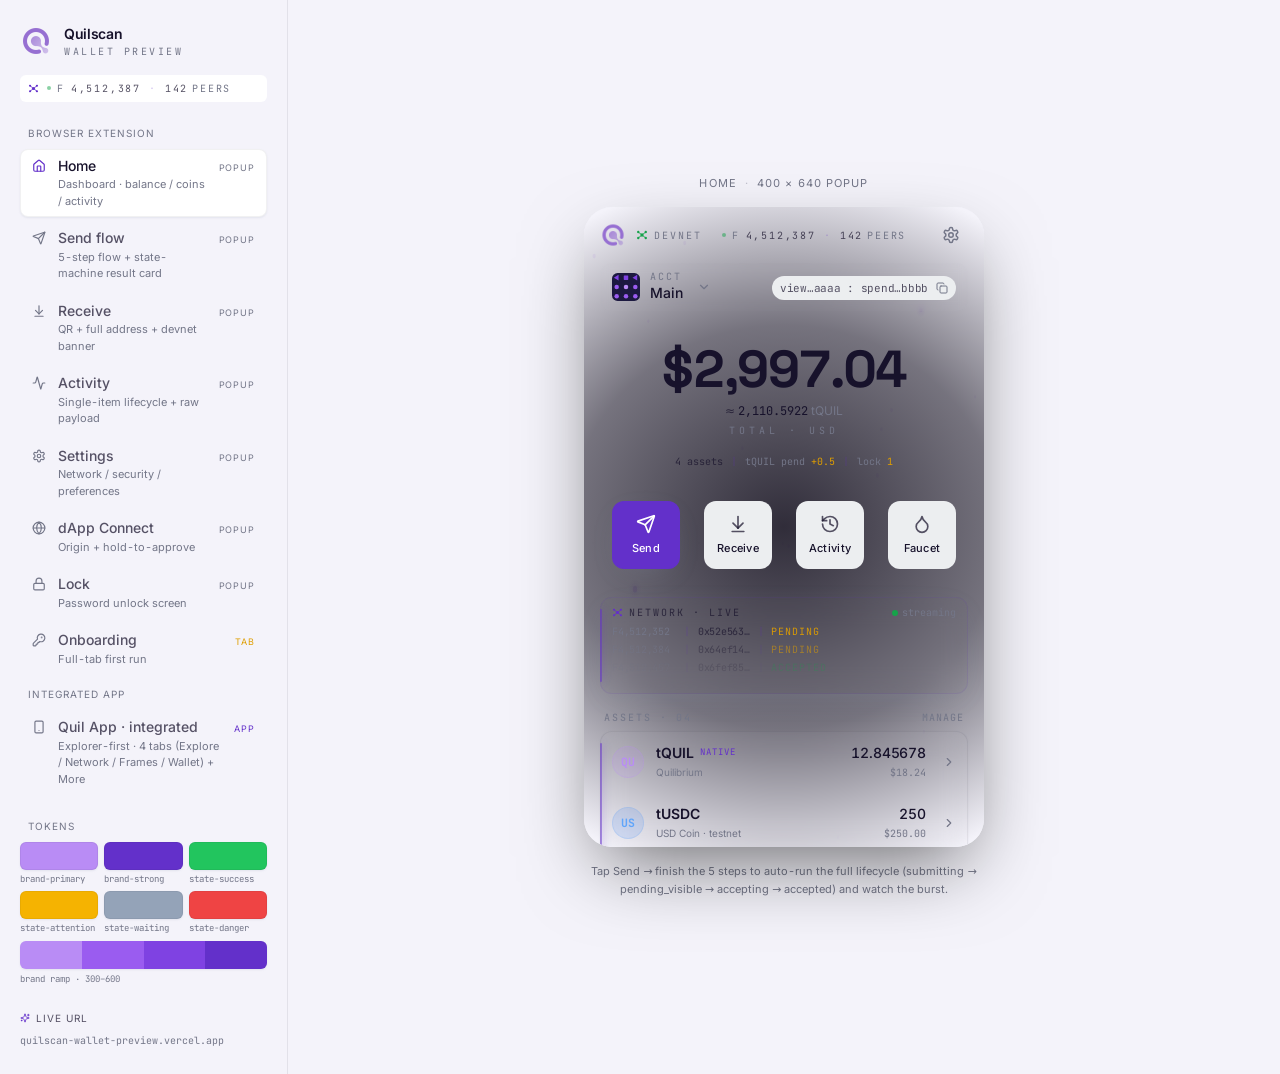
==== index.html @ 29ad4794 "deploy — value-driven stats band" ====
<!doctype html>
<html lang="zh-CN">
  <head>
    <meta charset="UTF-8" />
    <meta name="viewport" content="width=device-width, initial-scale=1.0" />
    <title>Quilscan Wallet · Preview</title>
    <!-- fonts are self-hosted (bundled via @fontsource): external font CDNs
         are render-blocking and unreachable on some networks -->
    <script type="module" crossorigin src="./assets/index-C9LnW1CV.js"></script>
    <link rel="stylesheet" crossorigin href="./assets/index-B7GXB8e-.css">
  </head>
  <body>
    <div id="root"></div>
  </body>
</html>
---- assets/index-B7GXB8e-.css ----
@font-face{font-family:Inter;font-style:normal;font-display:swap;font-weight:400;src:url(./inter-cyrillic-ext-400-normal-BQZuk6qB.woff2) format("woff2"),url(./inter-cyrillic-ext-400-normal-DQukG94-.woff) format("woff");unicode-range:U+0460-052F,U+1C80-1C8A,U+20B4,U+2DE0-2DFF,U+A640-A69F,U+FE2E-FE2F}@font-face{font-family:Inter;font-style:normal;font-display:swap;font-weight:400;src:url(./inter-cyrillic-400-normal-obahsSVq.woff2) format("woff2"),url(./inter-cyrillic-400-normal-HOLc17fK.woff) format("woff");unicode-range:U+0301,U+0400-045F,U+0490-0491,U+04B0-04B1,U+2116}@font-face{font-family:Inter;font-style:normal;font-display:swap;font-weight:400;src:url(./inter-greek-ext-400-normal-DGGRlc-M.woff2) format("woff2"),url(./inter-greek-ext-400-normal-KugGGMne.woff) format("woff");unicode-range:U+1F00-1FFF}@font-face{font-family:Inter;font-style:normal;font-display:swap;font-weight:400;src:url(./inter-greek-400-normal-B4URO6DV.woff2) format("woff2"),url(./inter-greek-400-normal-q2sYcFCs.woff) format("woff");unicode-range:U+0370-0377,U+037A-037F,U+0384-038A,U+038C,U+038E-03A1,U+03A3-03FF}@font-face{font-family:Inter;font-style:normal;font-display:swap;font-weight:400;src:url(./inter-vietnamese-400-normal-DMkecbls.woff2) format("woff2"),url(./inter-vietnamese-400-normal-Bbgyi5SW.woff) format("woff");unicode-range:U+0102-0103,U+0110-0111,U+0128-0129,U+0168-0169,U+01A0-01A1,U+01AF-01B0,U+0300-0301,U+0303-0304,U+0308-0309,U+0323,U+0329,U+1EA0-1EF9,U+20AB}@font-face{font-family:Inter;font-style:normal;font-display:swap;font-weight:400;src:url(./inter-latin-ext-400-normal-C1nco2VV.woff2) format("woff2"),url(./inter-latin-ext-400-normal-77YHD8bZ.woff) format("woff");unicode-range:U+0100-02BA,U+02BD-02C5,U+02C7-02CC,U+02CE-02D7,U+02DD-02FF,U+0304,U+0308,U+0329,U+1D00-1DBF,U+1E00-1E9F,U+1EF2-1EFF,U+2020,U+20A0-20AB,U+20AD-20C0,U+2113,U+2C60-2C7F,U+A720-A7FF}@font-face{font-family:Inter;font-style:normal;font-display:swap;font-weight:400;src:url(./inter-latin-400-normal-C38fXH4l.woff2) format("woff2"),url(./inter-latin-400-normal-CyCys3Eg.woff) format("woff");unicode-range:U+0000-00FF,U+0131,U+0152-0153,U+02BB-02BC,U+02C6,U+02DA,U+02DC,U+0304,U+0308,U+0329,U+2000-206F,U+20AC,U+2122,U+2191,U+2193,U+2212,U+2215,U+FEFF,U+FFFD}@font-face{font-family:Inter;font-style:normal;font-display:swap;font-weight:500;src:url(./inter-cyrillic-ext-500-normal-B0yAr1jD.woff2) format("woff2"),url(./inter-cyrillic-ext-500-normal-BmqWE9Dz.woff) format("woff");unicode-range:U+0460-052F,U+1C80-1C8A,U+20B4,U+2DE0-2DFF,U+A640-A69F,U+FE2E-FE2F}@font-face{font-family:Inter;font-style:normal;font-display:swap;font-weight:500;src:url(./inter-cyrillic-500-normal-BasfLYem.woff2) format("woff2"),url(./inter-cyrillic-500-normal-CxZf_p3X.woff) format("woff");unicode-range:U+0301,U+0400-045F,U+0490-0491,U+04B0-04B1,U+2116}@font-face{font-family:Inter;font-style:normal;font-display:swap;font-weight:500;src:url(./inter-greek-ext-500-normal-C4iEst2y.woff2) format("woff2"),url(./inter-greek-ext-500-normal-2j5mBUwD.woff) format("woff");unicode-range:U+1F00-1FFF}@font-face{font-family:Inter;font-style:normal;font-display:swap;font-weight:500;src:url(./inter-greek-500-normal-BIZE56-Y.woff2) format("woff2"),url(./inter-greek-500-normal-Xzm54t5V.woff) format("woff");unicode-range:U+0370-0377,U+037A-037F,U+0384-038A,U+038C,U+038E-03A1,U+03A3-03FF}@font-face{font-family:Inter;font-style:normal;font-display:swap;font-weight:500;src:url(./inter-vietnamese-500-normal-DOriooB6.woff2) format("woff2"),url(./inter-vietnamese-500-normal-mJboJaSs.woff) format("woff");unicode-range:U+0102-0103,U+0110-0111,U+0128-0129,U+0168-0169,U+01A0-01A1,U+01AF-01B0,U+0300-0301,U+0303-0304,U+0308-0309,U+0323,U+0329,U+1EA0-1EF9,U+20AB}@font-face{font-family:Inter;font-style:normal;font-display:swap;font-weight:500;src:url(./inter-latin-ext-500-normal-CV4jyFjo.woff2) format("woff2"),url(./inter-latin-ext-500-normal-BxGbmqWO.woff) format("woff");unicode-range:U+0100-02BA,U+02BD-02C5,U+02C7-02CC,U+02CE-02D7,U+02DD-02FF,U+0304,U+0308,U+0329,U+1D00-1DBF,U+1E00-1E9F,U+1EF2-1EFF,U+2020,U+20A0-20AB,U+20AD-20C0,U+2113,U+2C60-2C7F,U+A720-A7FF}@font-face{font-family:Inter;font-style:normal;font-display:swap;font-weight:500;src:url(./inter-latin-500-normal-Cerq10X2.woff2) format("woff2"),url(./inter-latin-500-normal-BL9OpVg8.woff) format("woff");unicode-range:U+0000-00FF,U+0131,U+0152-0153,U+02BB-02BC,U+02C6,U+02DA,U+02DC,U+0304,U+0308,U+0329,U+2000-206F,U+20AC,U+2122,U+2191,U+2193,U+2212,U+2215,U+FEFF,U+FFFD}@font-face{font-family:Inter;font-style:normal;font-display:swap;font-weight:600;src:url(./inter-cyrillic-ext-600-normal-Dfes3d0z.woff2) format("woff2"),url(./inter-cyrillic-ext-600-normal-Bcila6Z-.woff) format("woff");unicode-range:U+0460-052F,U+1C80-1C8A,U+20B4,U+2DE0-2DFF,U+A640-A69F,U+FE2E-FE2F}@font-face{font-family:Inter;font-style:normal;font-display:swap;font-weight:600;src:url(./inter-cyrillic-600-normal-CWCymEST.woff2) format("woff2"),url(./inter-cyrillic-600-normal-4D_pXhcN.woff) format("woff");unicode-range:U+0301,U+0400-045F,U+0490-0491,U+04B0-04B1,U+2116}@font-face{font-family:Inter;font-style:normal;font-display:swap;font-weight:600;src:url(./inter-greek-ext-600-normal-DRtmH8MT.woff2) format("woff2"),url(./inter-greek-ext-600-normal-B8X0CLgF.woff) format("woff");unicode-range:U+1F00-1FFF}@font-face{font-family:Inter;font-style:normal;font-display:swap;font-weight:600;src:url(./inter-greek-600-normal-plRanbMR.woff2) format("woff2"),url(./inter-greek-600-normal-BZpKdvQh.woff) format("woff");unicode-range:U+0370-0377,U+037A-037F,U+0384-038A,U+038C,U+038E-03A1,U+03A3-03FF}@font-face{font-family:Inter;font-style:normal;font-display:swap;font-weight:600;src:url(./inter-vietnamese-600-normal-Cc8MFFhd.woff2) format("woff2"),url(./inter-vietnamese-600-normal-BuLX-rYi.woff) format("woff");unicode-range:U+0102-0103,U+0110-0111,U+0128-0129,U+0168-0169,U+01A0-01A1,U+01AF-01B0,U+0300-0301,U+0303-0304,U+0308-0309,U+0323,U+0329,U+1EA0-1EF9,U+20AB}@font-face{font-family:Inter;font-style:normal;font-display:swap;font-weight:600;src:url(./inter-latin-ext-600-normal-D2bJ5OIk.woff2) format("woff2"),url(./inter-latin-ext-600-normal-CIVaiw4L.woff) format("woff");unicode-range:U+0100-02BA,U+02BD-02C5,U+02C7-02CC,U+02CE-02D7,U+02DD-02FF,U+0304,U+0308,U+0329,U+1D00-1DBF,U+1E00-1E9F,U+1EF2-1EFF,U+2020,U+20A0-20AB,U+20AD-20C0,U+2113,U+2C60-2C7F,U+A720-A7FF}@font-face{font-family:Inter;font-style:normal;font-display:swap;font-weight:600;src:url(./inter-latin-600-normal-LgqL8muc.woff2) format("woff2"),url(./inter-latin-600-normal-CiBQ2DWP.woff) format("woff");unicode-range:U+0000-00FF,U+0131,U+0152-0153,U+02BB-02BC,U+02C6,U+02DA,U+02DC,U+0304,U+0308,U+0329,U+2000-206F,U+20AC,U+2122,U+2191,U+2193,U+2212,U+2215,U+FEFF,U+FFFD}@font-face{font-family:JetBrains Mono;font-style:normal;font-display:swap;font-weight:400;src:url([data-uri]) format("woff2"),url([data-uri]) format("woff");unicode-range:U+0460-052F,U+1C80-1C8A,U+20B4,U+2DE0-2DFF,U+A640-A69F,U+FE2E-FE2F}@font-face{font-family:JetBrains Mono;font-style:normal;font-display:swap;font-weight:400;src:url(./jetbrains-mono-cyrillic-400-normal-BEIGL1Tu.woff2) format("woff2"),url(./jetbrains-mono-cyrillic-400-normal-ugxPyKxw.woff) format("woff");unicode-range:U+0301,U+0400-045F,U+0490-0491,U+04B0-04B1,U+2116}@font-face{font-family:JetBrains Mono;font-style:normal;font-display:swap;font-weight:400;src:url(./jetbrains-mono-greek-400-normal-C190GLew.woff2) format("woff2"),url(./jetbrains-mono-greek-400-normal-B9oWc5Lo.woff) format("woff");unicode-range:U+0370-0377,U+037A-037F,U+0384-038A,U+038C,U+038E-03A1,U+03A3-03FF}@font-face{font-family:JetBrains Mono;font-style:normal;font-display:swap;font-weight:400;src:url([data-uri]) format("woff2"),url(./jetbrains-mono-vietnamese-400-normal-CqNFfHCs.woff) format("woff");unicode-range:U+0102-0103,U+0110-0111,U+0128-0129,U+0168-0169,U+01A0-01A1,U+01AF-01B0,U+0300-0301,U+0303-0304,U+0308-0309,U+0323,U+0329,U+1EA0-1EF9,U+20AB}@font-face{font-family:JetBrains Mono;font-style:normal;font-display:swap;font-weight:400;src:url(./jetbrains-mono-latin-ext-400-normal-Bc8Ftmh3.woff2) format("woff2"),url(./jetbrains-mono-latin-ext-400-normal-fXTG6kC5.woff) format("woff");unicode-range:U+0100-02BA,U+02BD-02C5,U+02C7-02CC,U+02CE-02D7,U+02DD-02FF,U+0304,U+0308,U+0329,U+1D00-1DBF,U+1E00-1E9F,U+1EF2-1EFF,U+2020,U+20A0-20AB,U+20AD-20C0,U+2113,U+2C60-2C7F,U+A720-A7FF}@font-face{font-family:JetBrains Mono;font-style:normal;font-display:swap;font-weight:400;src:url(./jetbrains-mono-latin-400-normal-V6pRDFza.woff2) format("woff2"),url(./jetbrains-mono-latin-400-normal-6-qcROiO.woff) format("woff");unicode-range:U+0000-00FF,U+0131,U+0152-0153,U+02BB-02BC,U+02C6,U+02DA,U+02DC,U+0304,U+0308,U+0329,U+2000-206F,U+20AC,U+2122,U+2191,U+2193,U+2212,U+2215,U+FEFF,U+FFFD}@font-face{font-family:JetBrains Mono;font-style:normal;font-display:swap;font-weight:500;src:url([data-uri]) format("woff2"),url([data-uri]) format("woff");unicode-range:U+0460-052F,U+1C80-1C8A,U+20B4,U+2DE0-2DFF,U+A640-A69F,U+FE2E-FE2F}@font-face{font-family:JetBrains Mono;font-style:normal;font-display:swap;font-weight:500;src:url(./jetbrains-mono-cyrillic-500-normal-DmUKJPL_.woff2) format("woff2"),url(./jetbrains-mono-cyrillic-500-normal-DJqRU3vO.woff) format("woff");unicode-range:U+0301,U+0400-045F,U+0490-0491,U+04B0-04B1,U+2116}@font-face{font-family:JetBrains Mono;font-style:normal;font-display:swap;font-weight:500;src:url(./jetbrains-mono-greek-500-normal-JpySY46c.woff2) format("woff2"),url(./jetbrains-mono-greek-500-normal-D7SFKleX.woff) format("woff");unicode-range:U+0370-0377,U+037A-037F,U+0384-038A,U+038C,U+038E-03A1,U+03A3-03FF}@font-face{font-family:JetBrains Mono;font-style:normal;font-display:swap;font-weight:500;src:url([data-uri]) format("woff2"),url(./jetbrains-mono-vietnamese-500-normal-DNRqzVM1.woff) format("woff");unicode-range:U+0102-0103,U+0110-0111,U+0128-0129,U+0168-0169,U+01A0-01A1,U+01AF-01B0,U+0300-0301,U+0303-0304,U+0308-0309,U+0323,U+0329,U+1EA0-1EF9,U+20AB}@font-face{font-family:JetBrains Mono;font-style:normal;font-display:swap;font-weight:500;src:url(./jetbrains-mono-latin-ext-500-normal-Cut-4mMH.woff2) format("woff2"),url(./jetbrains-mono-latin-ext-500-normal-ckzbgY84.woff) format("woff");unicode-range:U+0100-02BA,U+02BD-02C5,U+02C7-02CC,U+02CE-02D7,U+02DD-02FF,U+0304,U+0308,U+0329,U+1D00-1DBF,U+1E00-1E9F,U+1EF2-1EFF,U+2020,U+20A0-20AB,U+20AD-20C0,U+2113,U+2C60-2C7F,U+A720-A7FF}@font-face{font-family:JetBrains Mono;font-style:normal;font-display:swap;font-weight:500;src:url(./jetbrains-mono-latin-500-normal-BWZEU5yA.woff2) format("woff2"),url(./jetbrains-mono-latin-500-normal-CJOVTJB7.woff) format("woff");unicode-range:U+0000-00FF,U+0131,U+0152-0153,U+02BB-02BC,U+02C6,U+02DA,U+02DC,U+0304,U+0308,U+0329,U+2000-206F,U+20AC,U+2122,U+2191,U+2193,U+2212,U+2215,U+FEFF,U+FFFD}@font-face{font-family:JetBrains Mono;font-style:normal;font-display:swap;font-weight:700;src:url([data-uri]) format("woff2"),url([data-uri]) format("woff");unicode-range:U+0460-052F,U+1C80-1C8A,U+20B4,U+2DE0-2DFF,U+A640-A69F,U+FE2E-FE2F}@font-face{font-family:JetBrains Mono;font-style:normal;font-display:swap;font-weight:700;src:url(./jetbrains-mono-cyrillic-700-normal-BWTpRfYl.woff2) format("woff2"),url(./jetbrains-mono-cyrillic-700-normal-CEoEElIJ.woff) format("woff");unicode-range:U+0301,U+0400-045F,U+0490-0491,U+04B0-04B1,U+2116}@font-face{font-family:JetBrains Mono;font-style:normal;font-display:swap;font-weight:700;src:url(./jetbrains-mono-greek-700-normal-C6CZE3T8.woff2) format("woff2"),url(./jetbrains-mono-greek-700-normal-DEigVDxa.woff) format("woff");unicode-range:U+0370-0377,U+037A-037F,U+0384-038A,U+038C,U+038E-03A1,U+03A3-03FF}@font-face{font-family:JetBrains Mono;font-style:normal;font-display:swap;font-weight:700;src:url([data-uri]) format("woff2"),url(./jetbrains-mono-vietnamese-700-normal-BDLVIk2r.woff) format("woff");unicode-range:U+0102-0103,U+0110-0111,U+0128-0129,U+0168-0169,U+01A0-01A1,U+01AF-01B0,U+0300-0301,U+0303-0304,U+0308-0309,U+0323,U+0329,U+1EA0-1EF9,U+20AB}@font-face{font-family:JetBrains Mono;font-style:normal;font-display:swap;font-weight:700;src:url(./jetbrains-mono-latin-ext-700-normal-CZipNAKV.woff2) format("woff2"),url(./jetbrains-mono-latin-ext-700-normal-CxPITLHs.woff) format("woff");unicode-range:U+0100-02BA,U+02BD-02C5,U+02C7-02CC,U+02CE-02D7,U+02DD-02FF,U+0304,U+0308,U+0329,U+1D00-1DBF,U+1E00-1E9F,U+1EF2-1EFF,U+2020,U+20A0-20AB,U+20AD-20C0,U+2113,U+2C60-2C7F,U+A720-A7FF}@font-face{font-family:JetBrains Mono;font-style:normal;font-display:swap;font-weight:700;src:url(./jetbrains-mono-latin-700-normal-BYuf6tUa.woff2) format("woff2"),url(./jetbrains-mono-latin-700-normal-D3wTyLJW.woff) format("woff");unicode-range:U+0000-00FF,U+0131,U+0152-0153,U+02BB-02BC,U+02C6,U+02DA,U+02DC,U+0304,U+0308,U+0329,U+2000-206F,U+20AC,U+2122,U+2191,U+2193,U+2212,U+2215,U+FEFF,U+FFFD}@font-face{font-family:Space Grotesk;font-style:normal;font-display:swap;font-weight:500;src:url(./space-grotesk-vietnamese-500-normal-BmEvtly_.woff2) format("woff2"),url(./space-grotesk-vietnamese-500-normal-BTqKIpxg.woff) format("woff");unicode-range:U+0102-0103,U+0110-0111,U+0128-0129,U+0168-0169,U+01A0-01A1,U+01AF-01B0,U+0300-0301,U+0303-0304,U+0308-0309,U+0323,U+0329,U+1EA0-1EF9,U+20AB}@font-face{font-family:Space Grotesk;font-style:normal;font-display:swap;font-weight:500;src:url(./space-grotesk-latin-ext-500-normal-DUe3BAxM.woff2) format("woff2"),url(./space-grotesk-latin-ext-500-normal-3dgZTiw9.woff) format("woff");unicode-range:U+0100-02BA,U+02BD-02C5,U+02C7-02CC,U+02CE-02D7,U+02DD-02FF,U+0304,U+0308,U+0329,U+1D00-1DBF,U+1E00-1E9F,U+1EF2-1EFF,U+2020,U+20A0-20AB,U+20AD-20C0,U+2113,U+2C60-2C7F,U+A720-A7FF}@font-face{font-family:Space Grotesk;font-style:normal;font-display:swap;font-weight:500;src:url(./space-grotesk-latin-500-normal-lFbtlQH6.woff2) format("woff2"),url(./space-grotesk-latin-500-normal-CNSSEhBt.woff) format("woff");unicode-range:U+0000-00FF,U+0131,U+0152-0153,U+02BB-02BC,U+02C6,U+02DA,U+02DC,U+0304,U+0308,U+0329,U+2000-206F,U+20AC,U+2122,U+2191,U+2193,U+2212,U+2215,U+FEFF,U+FFFD}@font-face{font-family:Space Grotesk;font-style:normal;font-display:swap;font-weight:700;src:url(./space-grotesk-vietnamese-700-normal-DMty7AZE.woff2) format("woff2"),url(./space-grotesk-vietnamese-700-normal-Duxec5Rn.woff) format("woff");unicode-range:U+0102-0103,U+0110-0111,U+0128-0129,U+0168-0169,U+01A0-01A1,U+01AF-01B0,U+0300-0301,U+0303-0304,U+0308-0309,U+0323,U+0329,U+1EA0-1EF9,U+20AB}@font-face{font-family:Space Grotesk;font-style:normal;font-display:swap;font-weight:700;src:url(./space-grotesk-latin-ext-700-normal-BQnZhY3m.woff2) format("woff2"),url(./space-grotesk-latin-ext-700-normal-HVCqSBdx.woff) format("woff");unicode-range:U+0100-02BA,U+02BD-02C5,U+02C7-02CC,U+02CE-02D7,U+02DD-02FF,U+0304,U+0308,U+0329,U+1D00-1DBF,U+1E00-1E9F,U+1EF2-1EFF,U+2020,U+20A0-20AB,U+20AD-20C0,U+2113,U+2C60-2C7F,U+A720-A7FF}@font-face{font-family:Space Grotesk;font-style:normal;font-display:swap;font-weight:700;src:url(./space-grotesk-latin-700-normal-RjhwGPKo.woff2) format("woff2"),url(./space-grotesk-latin-700-normal-CwsQ-cCU.woff) format("woff");unicode-range:U+0000-00FF,U+0131,U+0152-0153,U+02BB-02BC,U+02C6,U+02DA,U+02DC,U+0304,U+0308,U+0329,U+2000-206F,U+20AC,U+2122,U+2191,U+2193,U+2212,U+2215,U+FEFF,U+FFFD}:root{--bg-canvas: #050510;--bg-surface: #141232;--bg-elevated: #1c1940;--bg-overlay: #262250;--border-subtle: rgba(255, 255, 255, .08);--border-interactive: rgba(154, 92, 240, .35);--brand-300: #b98cf5;--brand-400: #9a5cf0;--brand-500: #7f42e2;--brand-600: #6330ca;--brand-primary: var(--brand-300);--brand-strong: var(--brand-600);--grid-line: rgba(154, 92, 240, .05);--scan-line: rgba(185, 140, 245, .04);--state-success: #22c55e;--state-attention: #f5b301;--state-waiting: #94a3b8;--state-in-flight: #b98cf5;--state-warn: #f5b301;--state-danger: #ef4444;--state-unknown: #64748b;--text-primary: #f8fafc;--text-secondary: rgba(226, 232, 240, .72);--text-tertiary: #64748b;--text-disabled: #3d4152;--glow-sm: inset 0 0 0 1px rgba(255, 255, 255, .08), inset 0 1px 0 rgba(255, 255, 255, .045), 0 1px 2px rgba(2, 6, 23, .45);--glow-md: inset 0 0 0 1px rgba(154, 92, 240, .18), inset 0 1px 0 rgba(255, 255, 255, .05), 0 8px 32px -16px rgba(99, 48, 202, .35);--glow-lg: inset 0 0 0 1px rgba(154, 92, 240, .22), 0 24px 80px -24px rgba(99, 48, 202, .4);--ring-healthy: #322c4c;--ring-empty: rgba(255, 255, 255, .05);--ring-baseline: rgba(255, 255, 255, .045);--ring-core-0: #e2d4ff;--ring-core-1: #a86cf5;--ring-core-2: #7a3fe0;--ring-core-3: #6330ca;--chart-line: #57506f;--qns-rose: #fb7185;--accent-cyan: #22d3ee;--join-blue: #60a5fa;--ease-standard: cubic-bezier(.22, 1, .36, 1);--ease-spring: cubic-bezier(.34, 1.56, .64, 1);--track: rgba(255, 255, 255, .06);--bar-neutral: rgba(255, 255, 255, .22);--gridline: rgba(255, 255, 255, .035);--gridline-strong: rgba(255, 255, 255, .07);--glass: rgba(255, 255, 255, .03);--glass-highlight: inset 0 1px 0 rgba(255, 255, 255, .05);--hero-shadow: 0 2px 24px rgba(5, 5, 16, .85);--vignette-rgb: 14, 10, 24;--grain-opacity: .045}:root.light{--bg-canvas: #f4f3fa;--bg-surface: #ffffff;--bg-elevated: #eceef0;--bg-overlay: #e0e3e5;--border-subtle: rgba(23, 18, 43, .08);--border-interactive: rgba(99, 48, 202, .28);--brand-primary: var(--brand-600);--grid-line: rgba(99, 48, 202, .06);--scan-line: rgba(99, 48, 202, .04);--state-success: #16a34a;--state-attention: #df9e00;--state-waiting: #64748b;--state-in-flight: #6330ca;--state-warn: #df9e00;--state-danger: #e23636;--state-unknown: #737688;--text-primary: #17122b;--text-secondary: rgba(23, 18, 43, .72);--text-tertiary: #737688;--text-disabled: #b8bac8;--glow-sm: inset 0 0 0 1px rgba(23, 18, 43, .06), 0 1px 2px rgba(148, 163, 184, .18);--glow-md: inset 0 0 0 1px rgba(99, 48, 202, .1), 0 8px 32px -16px rgba(148, 163, 184, .4);--glow-lg: inset 0 0 0 1px rgba(99, 48, 202, .14), 0 24px 80px -24px rgba(148, 163, 184, .45);--ring-healthy: #d9d0ec;--ring-empty: rgba(23, 18, 43, .08);--ring-baseline: rgba(23, 18, 43, .06);--chart-line: #b9aed6;--qns-rose: #e11d48;--accent-cyan: #0891b2;--join-blue: #2563eb;--track: rgba(23, 18, 43, .07);--bar-neutral: rgba(23, 18, 43, .3);--gridline: rgba(23, 18, 43, .05);--gridline-strong: rgba(23, 18, 43, .09);--glass: rgba(255, 255, 255, .65);--glass-highlight: inset 0 1px 0 rgba(255, 255, 255, .85);--hero-shadow: 0 2px 24px rgba(244, 243, 250, .9);--vignette-rgb: 244, 243, 250;--grain-opacity: .028}@media(prefers-reduced-motion:reduce){:root{--ease-spring: var(--ease-standard)}}*,:before,:after{--tw-border-spacing-x: 0;--tw-border-spacing-y: 0;--tw-translate-x: 0;--tw-translate-y: 0;--tw-rotate: 0;--tw-skew-x: 0;--tw-skew-y: 0;--tw-scale-x: 1;--tw-scale-y: 1;--tw-pan-x: ;--tw-pan-y: ;--tw-pinch-zoom: ;--tw-scroll-snap-strictness: proximity;--tw-gradient-from-position: ;--tw-gradient-via-position: ;--tw-gradient-to-position: ;--tw-ordinal: ;--tw-slashed-zero: ;--tw-numeric-figure: ;--tw-numeric-spacing: ;--tw-numeric-fraction: ;--tw-ring-inset: ;--tw-ring-offset-width: 0px;--tw-ring-offset-color: #fff;--tw-ring-color: rgb(59 130 246 / .5);--tw-ring-offset-shadow: 0 0 #0000;--tw-ring-shadow: 0 0 #0000;--tw-shadow: 0 0 #0000;--tw-shadow-colored: 0 0 #0000;--tw-blur: ;--tw-brightness: ;--tw-contrast: ;--tw-grayscale: ;--tw-hue-rotate: ;--tw-invert: ;--tw-saturate: ;--tw-sepia: ;--tw-drop-shadow: ;--tw-backdrop-blur: ;--tw-backdrop-brightness: ;--tw-backdrop-contrast: ;--tw-backdrop-grayscale: ;--tw-backdrop-hue-rotate: ;--tw-backdrop-invert: ;--tw-backdrop-opacity: ;--tw-backdrop-saturate: ;--tw-backdrop-sepia: ;--tw-contain-size: ;--tw-contain-layout: ;--tw-contain-paint: ;--tw-contain-style: }::backdrop{--tw-border-spacing-x: 0;--tw-border-spacing-y: 0;--tw-translate-x: 0;--tw-translate-y: 0;--tw-rotate: 0;--tw-skew-x: 0;--tw-skew-y: 0;--tw-scale-x: 1;--tw-scale-y: 1;--tw-pan-x: ;--tw-pan-y: ;--tw-pinch-zoom: ;--tw-scroll-snap-strictness: proximity;--tw-gradient-from-position: ;--tw-gradient-via-position: ;--tw-gradient-to-position: ;--tw-ordinal: ;--tw-slashed-zero: ;--tw-numeric-figure: ;--tw-numeric-spacing: ;--tw-numeric-fraction: ;--tw-ring-inset: ;--tw-ring-offset-width: 0px;--tw-ring-offset-color: #fff;--tw-ring-color: rgb(59 130 246 / .5);--tw-ring-offset-shadow: 0 0 #0000;--tw-ring-shadow: 0 0 #0000;--tw-shadow: 0 0 #0000;--tw-shadow-colored: 0 0 #0000;--tw-blur: ;--tw-brightness: ;--tw-contrast: ;--tw-grayscale: ;--tw-hue-rotate: ;--tw-invert: ;--tw-saturate: ;--tw-sepia: ;--tw-drop-shadow: ;--tw-backdrop-blur: ;--tw-backdrop-brightness: ;--tw-backdrop-contrast: ;--tw-backdrop-grayscale: ;--tw-backdrop-hue-rotate: ;--tw-backdrop-invert: ;--tw-backdrop-opacity: ;--tw-backdrop-saturate: ;--tw-backdrop-sepia: ;--tw-contain-size: ;--tw-contain-layout: ;--tw-contain-paint: ;--tw-contain-style: }*,:before,:after{box-sizing:border-box;border-width:0;border-style:solid;border-color:#e5e7eb}:before,:after{--tw-content: ""}html,:host{line-height:1.5;-webkit-text-size-adjust:100%;-moz-tab-size:4;-o-tab-size:4;tab-size:4;font-family:Inter,system-ui,sans-serif;font-feature-settings:normal;font-variation-settings:normal;-webkit-tap-highlight-color:transparent}body{margin:0;line-height:inherit}hr{height:0;color:inherit;border-top-width:1px}abbr:where([title]){-webkit-text-decoration:underline dotted;text-decoration:underline dotted}h1,h2,h3,h4,h5,h6{font-size:inherit;font-weight:inherit}a{color:inherit;text-decoration:inherit}b,strong{font-weight:bolder}code,kbd,samp,pre{font-family:JetBrains Mono,SF Mono,ui-monospace,monospace;font-feature-settings:normal;font-variation-settings:normal;font-size:1em}small{font-size:80%}sub,sup{font-size:75%;line-height:0;position:relative;vertical-align:baseline}sub{bottom:-.25em}sup{top:-.5em}table{text-indent:0;border-color:inherit;border-collapse:collapse}button,input,optgroup,select,textarea{font-family:inherit;font-feature-settings:inherit;font-variation-settings:inherit;font-size:100%;font-weight:inherit;line-height:inherit;letter-spacing:inherit;color:inherit;margin:0;padding:0}button,select{text-transform:none}button,input:where([type=button]),input:where([type=reset]),input:where([type=submit]){-webkit-appearance:button;background-color:transparent;background-image:none}:-moz-focusring{outline:auto}:-moz-ui-invalid{box-shadow:none}progress{vertical-align:baseline}::-webkit-inner-spin-button,::-webkit-outer-spin-button{height:auto}[type=search]{-webkit-appearance:textfield;outline-offset:-2px}::-webkit-search-decoration{-webkit-appearance:none}::-webkit-file-upload-button{-webkit-appearance:button;font:inherit}summary{display:list-item}blockquote,dl,dd,h1,h2,h3,h4,h5,h6,hr,figure,p,pre{margin:0}fieldset{margin:0;padding:0}legend{padding:0}ol,ul,menu{list-style:none;margin:0;padding:0}dialog{padding:0}textarea{resize:vertical}input::-moz-placeholder,textarea::-moz-placeholder{opacity:1;color:#9ca3af}input::placeholder,textarea::placeholder{opacity:1;color:#9ca3af}button,[role=button]{cursor:pointer}:disabled{cursor:default}img,svg,video,canvas,audio,iframe,embed,object{display:block;vertical-align:middle}img,video{max-width:100%;height:auto}[hidden]:where(:not([hidden=until-found])){display:none}.sr-only{position:absolute;width:1px;height:1px;padding:0;margin:-1px;overflow:hidden;clip:rect(0,0,0,0);white-space:nowrap;border-width:0}.pointer-events-none{pointer-events:none}.visible{visibility:visible}.static{position:static}.absolute{position:absolute}.relative{position:relative}.-inset-16{top:-4rem;right:-4rem;bottom:-4rem;left:-4rem}.-inset-20{top:-5rem;right:-5rem;bottom:-5rem;left:-5rem}.inset-0{top:0;right:0;bottom:0;left:0}.inset-x-0{left:0;right:0}.inset-x-3{left:.75rem;right:.75rem}.inset-y-0{top:0;bottom:0}.inset-y-1{top:.25rem;bottom:.25rem}.-left-\[5px\]{left:-5px}.bottom-0{bottom:0}.bottom-2{bottom:.5rem}.bottom-6{bottom:1.5rem}.left-0{left:0}.left-1{left:.25rem}.left-1\/2{left:50%}.left-3{left:.75rem}.right-0{right:0}.right-1\.5{right:.375rem}.right-3{right:.75rem}.top-0{top:0}.top-1{top:.25rem}.top-1\.5{top:.375rem}.top-1\/2{top:50%}.top-14{top:3.5rem}.top-2{top:.5rem}.z-10{z-index:10}.z-30{z-index:30}.z-40{z-index:40}.z-50{z-index:50}.z-\[60\]{z-index:60}.col-span-3{grid-column:span 3 / span 3}.mx-5{margin-left:1.25rem;margin-right:1.25rem}.mx-auto{margin-left:auto;margin-right:auto}.my-1{margin-top:.25rem;margin-bottom:.25rem}.-mt-1{margin-top:-.25rem}.mb-0\.5{margin-bottom:.125rem}.mb-1{margin-bottom:.25rem}.mb-1\.5{margin-bottom:.375rem}.mb-2{margin-bottom:.5rem}.mb-2\.5{margin-bottom:.625rem}.mb-3{margin-bottom:.75rem}.mb-8{margin-bottom:2rem}.ml-1{margin-left:.25rem}.ml-1\.5{margin-left:.375rem}.ml-2{margin-left:.5rem}.ml-auto{margin-left:auto}.mt-0\.5{margin-top:.125rem}.mt-1{margin-top:.25rem}.mt-1\.5{margin-top:.375rem}.mt-10{margin-top:2.5rem}.mt-2{margin-top:.5rem}.mt-3{margin-top:.75rem}.mt-3\.5{margin-top:.875rem}.mt-4{margin-top:1rem}.mt-5{margin-top:1.25rem}.mt-6{margin-top:1.5rem}.mt-auto{margin-top:auto}.block{display:block}.inline-block{display:inline-block}.inline{display:inline}.flex{display:flex}.inline-flex{display:inline-flex}.table{display:table}.grid{display:grid}.hidden{display:none}.h-1{height:.25rem}.h-1\.5{height:.375rem}.h-10{height:2.5rem}.h-11{height:2.75rem}.h-12{height:3rem}.h-14{height:3.5rem}.h-16{height:4rem}.h-2{height:.5rem}.h-2\.5{height:.625rem}.h-20{height:5rem}.h-24{height:6rem}.h-3\.5{height:.875rem}.h-5{height:1.25rem}.h-6{height:1.5rem}.h-7{height:1.75rem}.h-8{height:2rem}.h-9{height:2.25rem}.h-\[100dvh\]{height:100dvh}.h-\[236px\]{height:236px}.h-\[320px\]{height:320px}.h-\[45\%\]{height:45%}.h-\[5px\]{height:5px}.h-\[60px\]{height:60px}.h-\[640px\]{height:640px}.h-\[68px\]{height:68px}.h-\[6px\]{height:6px}.h-\[700px\]{height:700px}.h-\[calc\(100\%\+160px\)\]{height:calc(100% + 160px)}.h-auto{height:auto}.h-full{height:100%}.h-px{height:1px}.max-h-48{max-height:12rem}.max-h-\[260px\]{max-height:260px}.max-h-\[92\%\]{max-height:92%}.min-h-0{min-height:0px}.min-h-\[100dvh\]{min-height:100dvh}.min-h-\[560px\]{min-height:560px}.min-h-screen{min-height:100vh}.\!w-full{width:100%!important}.w-1{width:.25rem}.w-1\.5{width:.375rem}.w-10{width:2.5rem}.w-11{width:2.75rem}.w-12{width:3rem}.w-14{width:3.5rem}.w-16{width:4rem}.w-2{width:.5rem}.w-2\.5{width:.625rem}.w-20{width:5rem}.w-24{width:6rem}.w-3\.5{width:.875rem}.w-4{width:1rem}.w-5{width:1.25rem}.w-6{width:1.5rem}.w-7{width:1.75rem}.w-72{width:18rem}.w-8{width:2rem}.w-9{width:2.25rem}.w-\[1024px\]{width:1024px}.w-\[134px\]{width:134px}.w-\[3px\]{width:3px}.w-\[400px\]{width:400px}.w-\[68px\]{width:68px}.w-\[70px\]{width:70px}.w-\[92px\]{width:92px}.w-\[calc\(100\%\+160px\)\]{width:calc(100% + 160px)}.w-full{width:100%}.w-px{width:1px}.min-w-0{min-width:0px}.min-w-\[128px\]{min-width:128px}.min-w-\[38px\]{min-width:38px}.max-w-\[260px\]{max-width:260px}.max-w-\[300px\]{max-width:300px}.max-w-\[420px\]{max-width:420px}.max-w-\[430px\]{max-width:430px}.max-w-\[58\%\]{max-width:58%}.max-w-md{max-width:28rem}.max-w-xs{max-width:20rem}.flex-1{flex:1 1 0%}.shrink{flex-shrink:1}.shrink-0{flex-shrink:0}.grow{flex-grow:1}.-translate-x-1\/2{--tw-translate-x: -50%;transform:translate(var(--tw-translate-x),var(--tw-translate-y)) rotate(var(--tw-rotate)) skew(var(--tw-skew-x)) skewY(var(--tw-skew-y)) scaleX(var(--tw-scale-x)) scaleY(var(--tw-scale-y))}.-translate-y-1\/2{--tw-translate-y: -50%;transform:translate(var(--tw-translate-x),var(--tw-translate-y)) rotate(var(--tw-rotate)) skew(var(--tw-skew-x)) skewY(var(--tw-skew-y)) scaleX(var(--tw-scale-x)) scaleY(var(--tw-scale-y))}.transform{transform:translate(var(--tw-translate-x),var(--tw-translate-y)) rotate(var(--tw-rotate)) skew(var(--tw-skew-x)) skewY(var(--tw-skew-y)) scaleX(var(--tw-scale-x)) scaleY(var(--tw-scale-y))}@keyframes spin{to{transform:rotate(360deg)}}.animate-spin{animation:spin 1s linear infinite}.cursor-grab{cursor:grab}.cursor-pointer{cursor:pointer}.cursor-wait{cursor:wait}.select-none{-webkit-user-select:none;-moz-user-select:none;user-select:none}.resize-none{resize:none}.grid-cols-1{grid-template-columns:repeat(1,minmax(0,1fr))}.grid-cols-2{grid-template-columns:repeat(2,minmax(0,1fr))}.grid-cols-3{grid-template-columns:repeat(3,minmax(0,1fr))}.grid-cols-4{grid-template-columns:repeat(4,minmax(0,1fr))}.grid-cols-5{grid-template-columns:repeat(5,minmax(0,1fr))}.grid-cols-\[1fr_44px_72px\]{grid-template-columns:1fr 44px 72px}.grid-cols-\[1fr_auto_44px_52px\]{grid-template-columns:1fr auto 44px 52px}.grid-cols-\[20px_1fr_54px_40px_64px\]{grid-template-columns:20px 1fr 54px 40px 64px}.grid-cols-\[24px_1fr_52px_52px\]{grid-template-columns:24px 1fr 52px 52px}.grid-cols-\[auto_1fr_auto_auto\]{grid-template-columns:auto 1fr auto auto}.flex-col{flex-direction:column}.flex-wrap{flex-wrap:wrap}.items-start{align-items:flex-start}.items-end{align-items:flex-end}.items-center{align-items:center}.items-baseline{align-items:baseline}.items-stretch{align-items:stretch}.justify-end{justify-content:flex-end}.justify-center{justify-content:center}.justify-between{justify-content:space-between}.justify-around{justify-content:space-around}.gap-0{gap:0px}.gap-0\.5{gap:.125rem}.gap-1{gap:.25rem}.gap-1\.5{gap:.375rem}.gap-2{gap:.5rem}.gap-2\.5{gap:.625rem}.gap-3{gap:.75rem}.gap-4{gap:1rem}.gap-5{gap:1.25rem}.gap-6{gap:1.5rem}.gap-\[2px\]{gap:2px}.gap-x-3{-moz-column-gap:.75rem;column-gap:.75rem}.gap-x-4{-moz-column-gap:1rem;column-gap:1rem}.gap-y-3{row-gap:.75rem}.space-y-3>:not([hidden])~:not([hidden]){--tw-space-y-reverse: 0;margin-top:calc(.75rem * calc(1 - var(--tw-space-y-reverse)));margin-bottom:calc(.75rem * var(--tw-space-y-reverse))}.divide-y>:not([hidden])~:not([hidden]){--tw-divide-y-reverse: 0;border-top-width:calc(1px * calc(1 - var(--tw-divide-y-reverse)));border-bottom-width:calc(1px * var(--tw-divide-y-reverse))}.divide-border-subtle>:not([hidden])~:not([hidden]){border-color:var(--border-subtle)}.self-start{align-self:flex-start}.overflow-auto{overflow:auto}.overflow-hidden{overflow:hidden}.overflow-x-auto{overflow-x:auto}.truncate{overflow:hidden;text-overflow:ellipsis;white-space:nowrap}.whitespace-nowrap{white-space:nowrap}.break-all{word-break:break-all}.rounded{border-radius:.25rem}.rounded-2xl{border-radius:1rem}.rounded-\[16px\]{border-radius:16px}.rounded-\[28px\]{border-radius:28px}.rounded-\[36px\]{border-radius:36px}.rounded-\[44px\]{border-radius:44px}.rounded-full{border-radius:9999px}.rounded-lg{border-radius:.5rem}.rounded-md{border-radius:.375rem}.rounded-xl{border-radius:.75rem}.rounded-t-3xl{border-top-left-radius:1.5rem;border-top-right-radius:1.5rem}.border{border-width:1px}.border-0{border-width:0px}.border-2{border-width:2px}.border-y{border-top-width:1px;border-bottom-width:1px}.border-b{border-bottom-width:1px}.border-l{border-left-width:1px}.border-r{border-right-width:1px}.border-t{border-top-width:1px}.border-dashed{border-style:dashed}.border-dotted{border-style:dotted}.border-\[rgba\(251\,113\,133\,0\.3\)\]{border-color:#fb71854d}.border-\[rgba\(96\,165\,250\,0\.3\)\]{border-color:#60a5fa4d}.border-\[rgba\(96\,165\,250\,0\.35\)\]{border-color:#60a5fa59}.border-border-interactive{border-color:var(--border-interactive)}.border-border-subtle{border-color:var(--border-subtle)}.border-current{border-color:currentColor}.border-state-warn{border-color:var(--state-warn)}.border-transparent{border-color:transparent}.bg-\[rgba\(251\,113\,133\,0\.12\)\]{background-color:#fb71851f}.bg-\[var\(--bar-neutral\)\]{background-color:var(--bar-neutral)}.bg-\[var\(--glass\)\]{background-color:var(--glass)}.bg-\[var\(--join-blue\)\]{background-color:var(--join-blue)}.bg-\[var\(--track\)\]{background-color:var(--track)}.bg-bg-canvas{background-color:var(--bg-canvas)}.bg-bg-elevated{background-color:var(--bg-elevated)}.bg-bg-overlay{background-color:var(--bg-overlay)}.bg-bg-surface{background-color:var(--bg-surface)}.bg-black{--tw-bg-opacity: 1;background-color:rgb(0 0 0 / var(--tw-bg-opacity, 1))}.bg-black\/30{background-color:#0000004d}.bg-black\/50{background-color:#00000080}.bg-border-interactive{background-color:var(--border-interactive)}.bg-border-subtle{background-color:var(--border-subtle)}.bg-brand-400{background-color:var(--brand-400)}.bg-brand-500{background-color:var(--brand-500)}.bg-brand-600{background-color:var(--brand-600)}.bg-brand-primary{background-color:var(--brand-primary)}.bg-state-attention{background-color:var(--state-attention)}.bg-state-danger{background-color:var(--state-danger)}.bg-state-in-flight{background-color:var(--state-in-flight)}.bg-state-success{background-color:var(--state-success)}.bg-state-unknown{background-color:var(--state-unknown)}.bg-state-waiting{background-color:var(--state-waiting)}.bg-transparent{background-color:transparent}.bg-white\/15{background-color:#ffffff26}.bg-white\/25{background-color:#ffffff40}.bg-white\/5{background-color:#ffffff0d}.p-0\.5{padding:.125rem}.p-1{padding:.25rem}.p-1\.5{padding:.375rem}.p-10{padding:2.5rem}.p-2{padding:.5rem}.p-3{padding:.75rem}.p-4{padding:1rem}.p-5{padding:1.25rem}.p-6{padding:1.5rem}.px-1{padding-left:.25rem;padding-right:.25rem}.px-1\.5{padding-left:.375rem;padding-right:.375rem}.px-10{padding-left:2.5rem;padding-right:2.5rem}.px-2{padding-left:.5rem;padding-right:.5rem}.px-2\.5{padding-left:.625rem;padding-right:.625rem}.px-3{padding-left:.75rem;padding-right:.75rem}.px-3\.5{padding-left:.875rem;padding-right:.875rem}.px-4{padding-left:1rem;padding-right:1rem}.px-5{padding-left:1.25rem;padding-right:1.25rem}.px-6{padding-left:1.5rem;padding-right:1.5rem}.px-7{padding-left:1.75rem;padding-right:1.75rem}.py-0\.5{padding-top:.125rem;padding-bottom:.125rem}.py-1{padding-top:.25rem;padding-bottom:.25rem}.py-1\.5{padding-top:.375rem;padding-bottom:.375rem}.py-10{padding-top:2.5rem;padding-bottom:2.5rem}.py-12{padding-top:3rem;padding-bottom:3rem}.py-2{padding-top:.5rem;padding-bottom:.5rem}.py-2\.5{padding-top:.625rem;padding-bottom:.625rem}.py-3{padding-top:.75rem;padding-bottom:.75rem}.py-4{padding-top:1rem;padding-bottom:1rem}.py-5{padding-top:1.25rem;padding-bottom:1.25rem}.py-6{padding-top:1.5rem;padding-bottom:1.5rem}.py-px{padding-top:1px;padding-bottom:1px}.pb-0\.5{padding-bottom:.125rem}.pb-1{padding-bottom:.25rem}.pb-1\.5{padding-bottom:.375rem}.pb-2{padding-bottom:.5rem}.pb-2\.5{padding-bottom:.625rem}.pb-3{padding-bottom:.75rem}.pb-32{padding-bottom:8rem}.pb-4{padding-bottom:1rem}.pb-5{padding-bottom:1.25rem}.pb-6{padding-bottom:1.5rem}.pb-8{padding-bottom:2rem}.pb-\[max\(12px\,env\(safe-area-inset-bottom\)\)\]{padding-bottom:max(12px,env(safe-area-inset-bottom))}.pl-4{padding-left:1rem}.pl-5{padding-left:1.25rem}.pr-1{padding-right:.25rem}.pt-1{padding-top:.25rem}.pt-12{padding-top:3rem}.pt-2{padding-top:.5rem}.pt-2\.5{padding-top:.625rem}.pt-3{padding-top:.75rem}.pt-6{padding-top:1.5rem}.pt-9{padding-top:2.25rem}.text-left{text-align:left}.text-center{text-align:center}.text-right{text-align:right}.align-baseline{vertical-align:baseline}.font-display{font-family:Space Grotesk,Inter,sans-serif}.font-mono{font-family:JetBrains Mono,SF Mono,ui-monospace,monospace}.font-sans{font-family:Inter,system-ui,sans-serif}.text-2xl{font-size:1.5rem;line-height:2rem}.text-3xl{font-size:1.875rem;line-height:2.25rem}.text-4xl{font-size:2.25rem;line-height:2.5rem}.text-5xl{font-size:3rem;line-height:1}.text-\[10\.5px\]{font-size:10.5px}.text-\[10px\]{font-size:10px}.text-\[11px\]{font-size:11px}.text-\[12\.5px\]{font-size:12.5px}.text-\[12px\]{font-size:12px}.text-\[13px\]{font-size:13px}.text-\[14px\]{font-size:14px}.text-\[15px\]{font-size:15px}.text-\[17px\]{font-size:17px}.text-\[22px\]{font-size:22px}.text-\[23px\]{font-size:23px}.text-\[26px\]{font-size:26px}.text-\[34px\]{font-size:34px}.text-\[44px\]{font-size:44px}.text-\[52px\]{font-size:52px}.text-\[56px\]{font-size:56px}.text-\[58px\]{font-size:58px}.text-\[64px\]{font-size:64px}.text-\[8\.5px\]{font-size:8.5px}.text-\[8px\]{font-size:8px}.text-\[9\.5px\]{font-size:9.5px}.text-\[9px\]{font-size:9px}.text-base{font-size:1rem;line-height:1.5rem}.text-lg{font-size:1.125rem;line-height:1.75rem}.text-sm{font-size:.875rem;line-height:1.25rem}.text-xl{font-size:1.25rem;line-height:1.75rem}.text-xs{font-size:.75rem;line-height:1rem}.font-bold{font-weight:700}.font-medium{font-weight:500}.font-normal{font-weight:400}.font-semibold{font-weight:600}.uppercase{text-transform:uppercase}.capitalize{text-transform:capitalize}.tabular-nums{--tw-numeric-spacing: tabular-nums;font-variant-numeric:var(--tw-ordinal) var(--tw-slashed-zero) var(--tw-numeric-figure) var(--tw-numeric-spacing) var(--tw-numeric-fraction)}.leading-\[0\.92\]{line-height:.92}.leading-\[1\.05\]{line-height:1.05}.leading-none{line-height:1}.leading-relaxed{line-height:1.625}.leading-snug{line-height:1.375}.leading-tight{line-height:1.25}.tracking-\[-0\.03em\]{letter-spacing:-.03em}.tracking-\[0\.08em\]{letter-spacing:.08em}.tracking-\[0\.14em\]{letter-spacing:.14em}.tracking-\[0\.15em\]{letter-spacing:.15em}.tracking-\[0\.18em\]{letter-spacing:.18em}.tracking-\[0\.22em\]{letter-spacing:.22em}.tracking-\[0\.25em\]{letter-spacing:.25em}.tracking-\[0\.2em\]{letter-spacing:.2em}.tracking-\[0\.3em\]{letter-spacing:.3em}.tracking-\[0\.4em\]{letter-spacing:.4em}.tracking-\[0\.6em\]{letter-spacing:.6em}.tracking-tight{letter-spacing:-.025em}.tracking-wide{letter-spacing:.025em}.tracking-wider{letter-spacing:.05em}.tracking-widest{letter-spacing:.1em}.text-\[rgba\(147\,197\,253\,0\.9\)\]{color:#93c5fde6}.text-\[var\(--join-blue\)\]{color:var(--join-blue)}.text-bg-canvas{color:var(--bg-canvas)}.text-border-interactive{color:var(--border-interactive)}.text-brand-primary{color:var(--brand-primary)}.text-state-attention{color:var(--state-attention)}.text-state-danger{color:var(--state-danger)}.text-state-in-flight{color:var(--state-in-flight)}.text-state-success{color:var(--state-success)}.text-state-unknown{color:var(--state-unknown)}.text-state-waiting{color:var(--state-waiting)}.text-state-warn{color:var(--state-warn)}.text-text-disabled{color:var(--text-disabled)}.text-text-primary{color:var(--text-primary)}.text-text-secondary{color:var(--text-secondary)}.text-text-tertiary{color:var(--text-tertiary)}.text-transparent{color:transparent}.text-white{--tw-text-opacity: 1;color:rgb(255 255 255 / var(--tw-text-opacity, 1))}.text-white\/80{color:#fffc}.underline{text-decoration-line:underline}.decoration-dotted{text-decoration-style:dotted}.underline-offset-2{text-underline-offset:2px}.accent-\[var\(--state-danger\)\]{accent-color:var(--state-danger)}.opacity-100{opacity:1}.opacity-40{opacity:.4}.opacity-50{opacity:.5}.opacity-60{opacity:.6}.opacity-80{opacity:.8}.opacity-90{opacity:.9}.opacity-95{opacity:.95}.shadow-\[0_0_6px_var\(--state-success\)\]{--tw-shadow: 0 0 6px var(--state-success);--tw-shadow-colored: 0 0 6px var(--tw-shadow-color);box-shadow:var(--tw-ring-offset-shadow, 0 0 #0000),var(--tw-ring-shadow, 0 0 #0000),var(--tw-shadow)}.shadow-\[0_30px_80px_-20px_rgba\(0\,0\,0\,0\.6\)\,0_0_0_1px_rgba\(255\,255\,255\,0\.04\)\]{--tw-shadow: 0 30px 80px -20px rgba(0,0,0,.6),0 0 0 1px rgba(255,255,255,.04);--tw-shadow-colored: 0 30px 80px -20px var(--tw-shadow-color), 0 0 0 1px var(--tw-shadow-color);box-shadow:var(--tw-ring-offset-shadow, 0 0 #0000),var(--tw-ring-shadow, 0 0 #0000),var(--tw-shadow)}.shadow-\[inset_0_0_0_1px_rgba\(156\,143\,176\,0\.4\)\]{--tw-shadow: inset 0 0 0 1px rgba(156,143,176,.4);--tw-shadow-colored: inset 0 0 0 1px var(--tw-shadow-color);box-shadow:var(--tw-ring-offset-shadow, 0 0 #0000),var(--tw-ring-shadow, 0 0 #0000),var(--tw-shadow)}.shadow-\[inset_0_0_0_1px_rgba\(200\,176\,245\,0\.45\)\]{--tw-shadow: inset 0 0 0 1px rgba(200,176,245,.45);--tw-shadow-colored: inset 0 0 0 1px var(--tw-shadow-color);box-shadow:var(--tw-ring-offset-shadow, 0 0 #0000),var(--tw-ring-shadow, 0 0 #0000),var(--tw-shadow)}.shadow-\[inset_0_0_0_1px_rgba\(245\,199\,122\,0\.45\)\,_0_24px_80px_-24px_rgba\(245\,199\,122\,0\.5\)\]{--tw-shadow: inset 0 0 0 1px rgba(245,199,122,.45), 0 24px 80px -24px rgba(245,199,122,.5);--tw-shadow-colored: inset 0 0 0 1px var(--tw-shadow-color), 0 24px 80px -24px var(--tw-shadow-color);box-shadow:var(--tw-ring-offset-shadow, 0 0 #0000),var(--tw-ring-shadow, 0 0 #0000),var(--tw-shadow)}.shadow-\[inset_0_0_0_1px_rgba\(255\,107\,91\,0\.45\)\]{--tw-shadow: inset 0 0 0 1px rgba(255,107,91,.45);--tw-shadow-colored: inset 0 0 0 1px var(--tw-shadow-color);box-shadow:var(--tw-ring-offset-shadow, 0 0 #0000),var(--tw-ring-shadow, 0 0 #0000),var(--tw-shadow)}.shadow-\[inset_0_0_0_1px_rgba\(255\,176\,102\,0\.5\)\]{--tw-shadow: inset 0 0 0 1px rgba(255,176,102,.5);--tw-shadow-colored: inset 0 0 0 1px var(--tw-shadow-color);box-shadow:var(--tw-ring-offset-shadow, 0 0 #0000),var(--tw-ring-shadow, 0 0 #0000),var(--tw-shadow)}.shadow-glow-lg{--tw-shadow: var(--glow-lg);--tw-shadow-colored: var(--glow-lg);box-shadow:var(--tw-ring-offset-shadow, 0 0 #0000),var(--tw-ring-shadow, 0 0 #0000),var(--tw-shadow)}.shadow-glow-md{--tw-shadow: var(--glow-md);--tw-shadow-colored: var(--glow-md);box-shadow:var(--tw-ring-offset-shadow, 0 0 #0000),var(--tw-ring-shadow, 0 0 #0000),var(--tw-shadow)}.shadow-glow-sm{--tw-shadow: var(--glow-sm);--tw-shadow-colored: var(--glow-sm);box-shadow:var(--tw-ring-offset-shadow, 0 0 #0000),var(--tw-ring-shadow, 0 0 #0000),var(--tw-shadow)}.outline-none{outline:2px solid transparent;outline-offset:2px}.ring{--tw-ring-offset-shadow: var(--tw-ring-inset) 0 0 0 var(--tw-ring-offset-width) var(--tw-ring-offset-color);--tw-ring-shadow: var(--tw-ring-inset) 0 0 0 calc(3px + var(--tw-ring-offset-width)) var(--tw-ring-color);box-shadow:var(--tw-ring-offset-shadow),var(--tw-ring-shadow),var(--tw-shadow, 0 0 #0000)}.ring-1{--tw-ring-offset-shadow: var(--tw-ring-inset) 0 0 0 var(--tw-ring-offset-width) var(--tw-ring-offset-color);--tw-ring-shadow: var(--tw-ring-inset) 0 0 0 calc(1px + var(--tw-ring-offset-width)) var(--tw-ring-color);box-shadow:var(--tw-ring-offset-shadow),var(--tw-ring-shadow),var(--tw-shadow, 0 0 #0000)}.ring-2{--tw-ring-offset-shadow: var(--tw-ring-inset) 0 0 0 var(--tw-ring-offset-width) var(--tw-ring-offset-color);--tw-ring-shadow: var(--tw-ring-inset) 0 0 0 calc(2px + var(--tw-ring-offset-width)) var(--tw-ring-color);box-shadow:var(--tw-ring-offset-shadow),var(--tw-ring-shadow),var(--tw-shadow, 0 0 #0000)}.ring-state-danger{--tw-ring-color: var(--state-danger)}.blur{--tw-blur: blur(8px);filter:var(--tw-blur) var(--tw-brightness) var(--tw-contrast) var(--tw-grayscale) var(--tw-hue-rotate) var(--tw-invert) var(--tw-saturate) var(--tw-sepia) var(--tw-drop-shadow)}.filter{filter:var(--tw-blur) var(--tw-brightness) var(--tw-contrast) var(--tw-grayscale) var(--tw-hue-rotate) var(--tw-invert) var(--tw-saturate) var(--tw-sepia) var(--tw-drop-shadow)}.backdrop-blur-md{--tw-backdrop-blur: blur(12px);-webkit-backdrop-filter:var(--tw-backdrop-blur) var(--tw-backdrop-brightness) var(--tw-backdrop-contrast) var(--tw-backdrop-grayscale) var(--tw-backdrop-hue-rotate) var(--tw-backdrop-invert) var(--tw-backdrop-opacity) var(--tw-backdrop-saturate) var(--tw-backdrop-sepia);backdrop-filter:var(--tw-backdrop-blur) var(--tw-backdrop-brightness) var(--tw-backdrop-contrast) var(--tw-backdrop-grayscale) var(--tw-backdrop-hue-rotate) var(--tw-backdrop-invert) var(--tw-backdrop-opacity) var(--tw-backdrop-saturate) var(--tw-backdrop-sepia)}.backdrop-blur-sm{--tw-backdrop-blur: blur(4px);-webkit-backdrop-filter:var(--tw-backdrop-blur) var(--tw-backdrop-brightness) var(--tw-backdrop-contrast) var(--tw-backdrop-grayscale) var(--tw-backdrop-hue-rotate) var(--tw-backdrop-invert) var(--tw-backdrop-opacity) var(--tw-backdrop-saturate) var(--tw-backdrop-sepia);backdrop-filter:var(--tw-backdrop-blur) var(--tw-backdrop-brightness) var(--tw-backdrop-contrast) var(--tw-backdrop-grayscale) var(--tw-backdrop-hue-rotate) var(--tw-backdrop-invert) var(--tw-backdrop-opacity) var(--tw-backdrop-saturate) var(--tw-backdrop-sepia)}.backdrop-blur-xl{--tw-backdrop-blur: blur(24px);-webkit-backdrop-filter:var(--tw-backdrop-blur) var(--tw-backdrop-brightness) var(--tw-backdrop-contrast) var(--tw-backdrop-grayscale) var(--tw-backdrop-hue-rotate) var(--tw-backdrop-invert) var(--tw-backdrop-opacity) var(--tw-backdrop-saturate) var(--tw-backdrop-sepia);backdrop-filter:var(--tw-backdrop-blur) var(--tw-backdrop-brightness) var(--tw-backdrop-contrast) var(--tw-backdrop-grayscale) var(--tw-backdrop-hue-rotate) var(--tw-backdrop-invert) var(--tw-backdrop-opacity) var(--tw-backdrop-saturate) var(--tw-backdrop-sepia)}.transition{transition-property:color,background-color,border-color,text-decoration-color,fill,stroke,opacity,box-shadow,transform,filter,backdrop-filter;transition-timing-function:cubic-bezier(.4,0,.2,1);transition-duration:.15s}.transition-\[background-color\,transform\]{transition-property:background-color,transform;transition-timing-function:cubic-bezier(.4,0,.2,1);transition-duration:.15s}.transition-\[color\,text-shadow\]{transition-property:color,text-shadow;transition-timing-function:cubic-bezier(.4,0,.2,1);transition-duration:.15s}.transition-\[text-shadow\,color\]{transition-property:text-shadow,color;transition-timing-function:cubic-bezier(.4,0,.2,1);transition-duration:.15s}.transition-colors{transition-property:color,background-color,border-color,text-decoration-color,fill,stroke;transition-timing-function:cubic-bezier(.4,0,.2,1);transition-duration:.15s}.transition-none{transition-property:none}.transition-opacity{transition-property:opacity;transition-timing-function:cubic-bezier(.4,0,.2,1);transition-duration:.15s}.transition-shadow{transition-property:box-shadow;transition-timing-function:cubic-bezier(.4,0,.2,1);transition-duration:.15s}.duration-150{transition-duration:.15s}.duration-500{transition-duration:.5s}.duration-base{transition-duration:.2s}.duration-micro{transition-duration:.12s}.ease-standard{transition-timing-function:var(--ease-standard)}.\[box-shadow\:var\(--glass-highlight\)\]{box-shadow:var(--glass-highlight)}.\[text-shadow\:0_0_14px_rgba\(185\,140\,245\,0\.6\)\]{text-shadow:0 0 14px rgba(185,140,245,.6)}.\[text-shadow\:0_0_18px_rgba\(226\,212\,255\,0\.9\)\]{text-shadow:0 0 18px rgba(226,212,255,.9)}.\[text-shadow\:var\(--hero-shadow\)\]{text-shadow:var(--hero-shadow)}html,body,#root{margin:0;padding:0;background:var(--bg-canvas);color:var(--text-primary);font-family:Inter,system-ui,sans-serif;font-feature-settings:"cv11","ss01","tnum";-webkit-font-smoothing:antialiased;text-rendering:optimizeLegibility}.tabular,.tabular-nums{font-variant-numeric:tabular-nums}::-webkit-scrollbar{width:6px;height:6px}::-webkit-scrollbar-thumb{background:var(--border-interactive);border-radius:3px}::-webkit-scrollbar-thumb:hover{background:var(--text-tertiary)}::-moz-selection{background:var(--brand-primary);color:var(--bg-canvas)}::selection{background:var(--brand-primary);color:var(--bg-canvas)}.tech-grid{background-image:radial-gradient(var(--grid-line) 1px,transparent 1px),radial-gradient(var(--grid-line) 1px,transparent 1px);background-size:24px 24px,24px 24px;background-position:0 0,12px 12px}.tech-scan{background-image:repeating-linear-gradient(0deg,var(--scan-line) 0px,var(--scan-line) 1px,transparent 1px,transparent 4px)}.tech-band:before{content:"";position:absolute;left:0;top:12px;bottom:12px;width:2px;border-radius:2px;background:var(--brand-primary);opacity:.55;box-shadow:0 0 8px var(--brand-primary)}@keyframes breathe{0%,to{opacity:1;transform:scale(1)}50%{opacity:.55;transform:scale(.92)}}.animate-breathe{animation:breathe 1.4s cubic-bezier(.4,0,.6,1) infinite}@keyframes aurora-burst{0%{opacity:0;transform:scale(.4)}60%{opacity:1;transform:scale(1.4)}to{opacity:0;transform:scale(2)}}.animate-aurora-burst{animation:aurora-burst .6s var(--ease-spring) forwards}@keyframes shimmer{0%{background-position:-200% 0}to{background-position:200% 0}}.animate-shimmer{background:linear-gradient(90deg,transparent 0%,rgba(185,140,245,.16) 50%,transparent 100%);background-size:200% 100%;animation:shimmer 1.6s linear infinite}@keyframes cursor-blink{0%,49%{opacity:1}50%,to{opacity:0}}.cursor-blink:after{content:"_";display:inline-block;margin-left:2px;color:var(--brand-primary);animation:cursor-blink 1.1s steps(2) infinite}.app-grain{position:absolute;top:0;right:0;bottom:0;left:0;pointer-events:none;z-index:60;opacity:var(--grain-opacity);background-image:url("data:image/svg+xml,%3Csvg xmlns='http://www.w3.org/2000/svg' width='160' height='160'%3E%3Cfilter id='n'%3E%3CfeTurbulence type='fractalNoise' baseFrequency='0.9' numOctaves='2'/%3E%3CfeColorMatrix values='0 0 0 0 1 0 0 0 0 1 0 0 0 0 1 0 0 0 0.6 0'/%3E%3C/filter%3E%3Crect width='160' height='160' filter='url(%23n)'/%3E%3C/svg%3E")}.app-no-scrollbar *::-webkit-scrollbar{width:0;height:0;display:none}.app-no-scrollbar *{scrollbar-width:none}.row-enter{animation:rowIn .32s cubic-bezier(.22,1,.36,1) both}@keyframes rowIn{0%{opacity:0;transform:translateY(-6px)}to{opacity:1;transform:translateY(0)}}@media(prefers-reduced-motion:reduce){.row-enter{animation:none}}.hero-stagger{animation:heroIn .4s cubic-bezier(.16,1,.3,1) both;animation-delay:var(--delay, 0ms)}@keyframes heroIn{0%{opacity:0;transform:translateY(10px)}to{opacity:1;transform:translateY(0)}}@media(prefers-reduced-motion:reduce){.hero-stagger{animation:none}}.cr-breath{transform-origin:220px 220px;transform-box:view-box;animation:ark-breath 3.8s ease-in-out infinite}@keyframes ark-breath{0%,to{opacity:.28;transform:scale(.945)}50%{opacity:1;transform:scale(1.055)}}@media(prefers-reduced-motion:reduce){.cr-breath{animation:none;opacity:.6}}.ring-svg path{transition:filter .45s ease}.ring-tick-glow{filter:brightness(2.1) drop-shadow(0 0 3px rgba(185,140,245,.5))}.num-ticker{font-variant-numeric:tabular-nums;font-feature-settings:"tnum","ss01";letter-spacing:-.01em}.placeholder\:text-text-disabled::-moz-placeholder{color:var(--text-disabled)}.placeholder\:text-text-disabled::placeholder{color:var(--text-disabled)}.placeholder\:text-text-tertiary::-moz-placeholder{color:var(--text-tertiary)}.placeholder\:text-text-tertiary::placeholder{color:var(--text-tertiary)}.first\:border-t-0:first-child{border-top-width:0px}.last\:border-0:last-child{border-width:0px}.last\:pb-0:last-child{padding-bottom:0}.hover\:bg-bg-elevated:hover{background-color:var(--bg-elevated)}.hover\:bg-bg-overlay:hover{background-color:var(--bg-overlay)}.hover\:bg-bg-surface:hover{background-color:var(--bg-surface)}.hover\:text-state-danger:hover{color:var(--state-danger)}.hover\:text-text-primary:hover{color:var(--text-primary)}.hover\:text-text-secondary:hover{color:var(--text-secondary)}.hover\:underline:hover{text-decoration-line:underline}.hover\:brightness-110:hover{--tw-brightness: brightness(1.1);filter:var(--tw-blur) var(--tw-brightness) var(--tw-contrast) var(--tw-grayscale) var(--tw-hue-rotate) var(--tw-invert) var(--tw-saturate) var(--tw-sepia) var(--tw-drop-shadow)}.focus\:shadow-glow-md:focus{--tw-shadow: var(--glow-md);--tw-shadow-colored: var(--glow-md);box-shadow:var(--tw-ring-offset-shadow, 0 0 #0000),var(--tw-ring-shadow, 0 0 #0000),var(--tw-shadow)}.focus-visible\:outline-none:focus-visible{outline:2px solid transparent;outline-offset:2px}.focus-visible\:ring-2:focus-visible{--tw-ring-offset-shadow: var(--tw-ring-inset) 0 0 0 var(--tw-ring-offset-width) var(--tw-ring-offset-color);--tw-ring-shadow: var(--tw-ring-inset) 0 0 0 calc(2px + var(--tw-ring-offset-width)) var(--tw-ring-color);box-shadow:var(--tw-ring-offset-shadow),var(--tw-ring-shadow),var(--tw-shadow, 0 0 #0000)}.focus-visible\:ring-brand-primary:focus-visible{--tw-ring-color: var(--brand-primary)}.focus-visible\:ring-offset-2:focus-visible{--tw-ring-offset-width: 2px}.focus-visible\:ring-offset-bg-canvas:focus-visible{--tw-ring-offset-color: var(--bg-canvas)}.active\:scale-\[0\.98\]:active{--tw-scale-x: .98;--tw-scale-y: .98;transform:translate(var(--tw-translate-x),var(--tw-translate-y)) rotate(var(--tw-rotate)) skew(var(--tw-skew-x)) skewY(var(--tw-skew-y)) scaleX(var(--tw-scale-x)) scaleY(var(--tw-scale-y))}.active\:cursor-grabbing:active{cursor:grabbing}.active\:bg-bg-overlay:active{background-color:var(--bg-overlay)}.disabled\:cursor-not-allowed:disabled{cursor:not-allowed}.disabled\:opacity-40:disabled{opacity:.4}@media(prefers-reduced-motion:no-preference){@keyframes ark-breath{0%,to{opacity:.28;transform:scale(.945)}50%{opacity:1;transform:scale(1.055)}}.motion-safe\:animate-ark-breath{animation:ark-breath 3.8s ease-in-out infinite}}@media(prefers-reduced-motion:reduce){.motion-reduce\:animate-none{animation:none}}@media(min-width:768px){.md\:grid-cols-2{grid-template-columns:repeat(2,minmax(0,1fr))}}
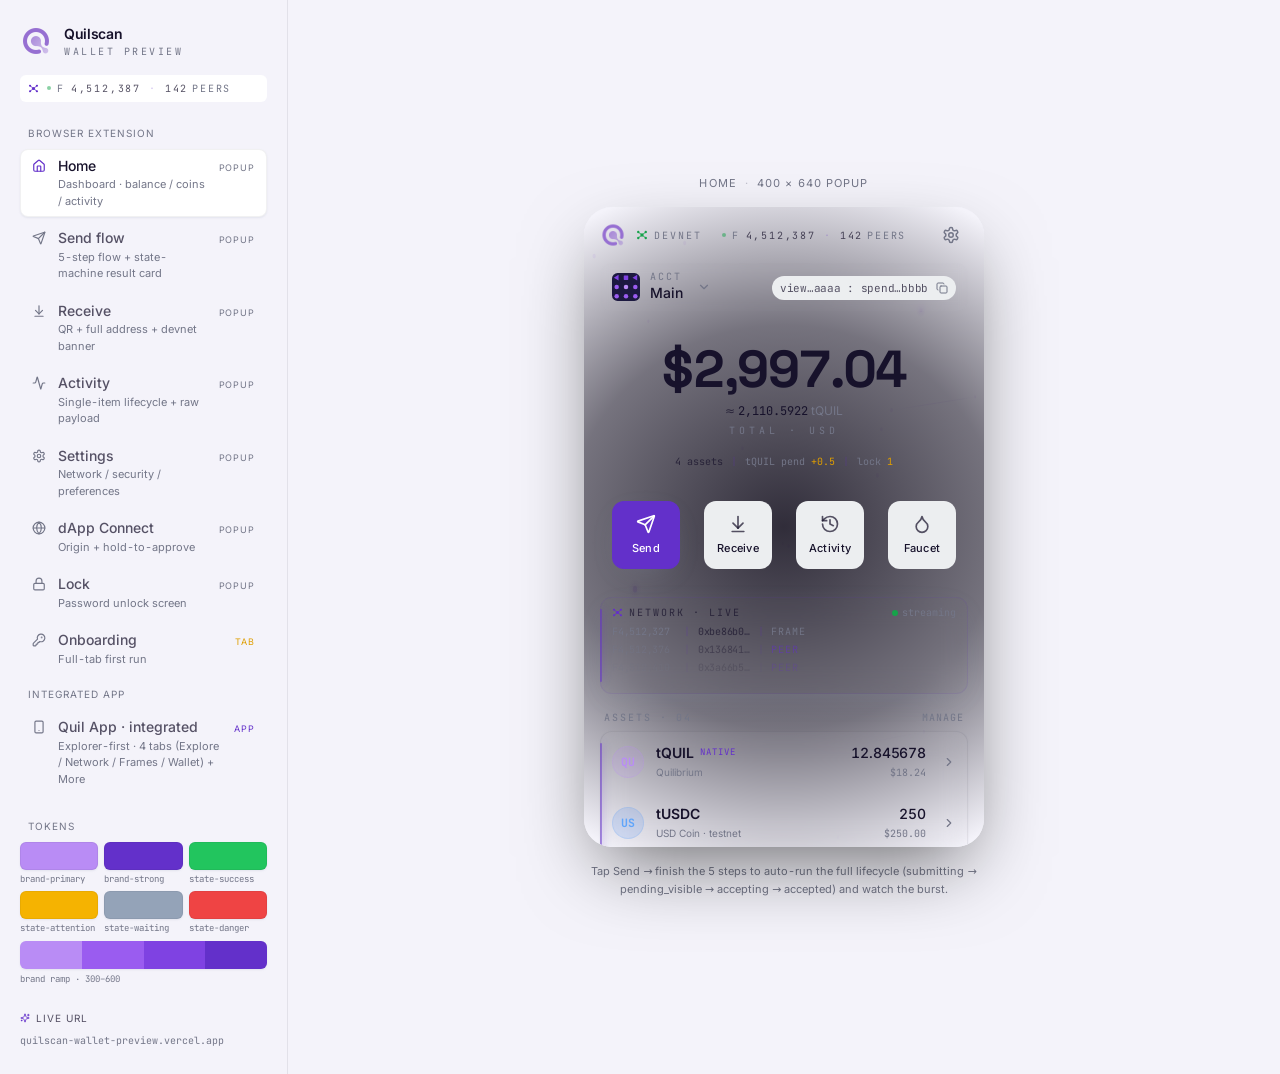
==== commit a302de1b: "deploy: node-console mobile rebuild + 4-language i18n + in-app update flow (quil-wallet-preview@fa7f" ====
--- a/index.html
+++ b/index.html
@@ -6,8 +6,8 @@
     <title>Quilscan Wallet · Preview</title>
     <!-- fonts are self-hosted (bundled via @fontsource): external font CDNs
          are render-blocking and unreachable on some networks -->
-    <script type="module" crossorigin src="./assets/index-C9LnW1CV.js"></script>
-    <link rel="stylesheet" crossorigin href="./assets/index-B7GXB8e-.css">
+    <script type="module" crossorigin src="./assets/index-hF5YzxLl.js"></script>
+    <link rel="stylesheet" crossorigin href="./assets/index-Dc8z_per.css">
   </head>
   <body>
     <div id="root"></div>
--- a/assets/index-Dc8z_per.css
+++ b/assets/index-Dc8z_per.css
@@ -0,0 +1 @@
+@font-face{font-family:Inter;font-style:normal;font-display:swap;font-weight:400;src:url(./inter-cyrillic-ext-400-normal-BQZuk6qB.woff2) format("woff2"),url(./inter-cyrillic-ext-400-normal-DQukG94-.woff) format("woff");unicode-range:U+0460-052F,U+1C80-1C8A,U+20B4,U+2DE0-2DFF,U+A640-A69F,U+FE2E-FE2F}@font-face{font-family:Inter;font-style:normal;font-display:swap;font-weight:400;src:url(./inter-cyrillic-400-normal-obahsSVq.woff2) format("woff2"),url(./inter-cyrillic-400-normal-HOLc17fK.woff) format("woff");unicode-range:U+0301,U+0400-045F,U+0490-0491,U+04B0-04B1,U+2116}@font-face{font-family:Inter;font-style:normal;font-display:swap;font-weight:400;src:url(./inter-greek-ext-400-normal-DGGRlc-M.woff2) format("woff2"),url(./inter-greek-ext-400-normal-KugGGMne.woff) format("woff");unicode-range:U+1F00-1FFF}@font-face{font-family:Inter;font-style:normal;font-display:swap;font-weight:400;src:url(./inter-greek-400-normal-B4URO6DV.woff2) format("woff2"),url(./inter-greek-400-normal-q2sYcFCs.woff) format("woff");unicode-range:U+0370-0377,U+037A-037F,U+0384-038A,U+038C,U+038E-03A1,U+03A3-03FF}@font-face{font-family:Inter;font-style:normal;font-display:swap;font-weight:400;src:url(./inter-vietnamese-400-normal-DMkecbls.woff2) format("woff2"),url(./inter-vietnamese-400-normal-Bbgyi5SW.woff) format("woff");unicode-range:U+0102-0103,U+0110-0111,U+0128-0129,U+0168-0169,U+01A0-01A1,U+01AF-01B0,U+0300-0301,U+0303-0304,U+0308-0309,U+0323,U+0329,U+1EA0-1EF9,U+20AB}@font-face{font-family:Inter;font-style:normal;font-display:swap;font-weight:400;src:url(./inter-latin-ext-400-normal-C1nco2VV.woff2) format("woff2"),url(./inter-latin-ext-400-normal-77YHD8bZ.woff) format("woff");unicode-range:U+0100-02BA,U+02BD-02C5,U+02C7-02CC,U+02CE-02D7,U+02DD-02FF,U+0304,U+0308,U+0329,U+1D00-1DBF,U+1E00-1E9F,U+1EF2-1EFF,U+2020,U+20A0-20AB,U+20AD-20C0,U+2113,U+2C60-2C7F,U+A720-A7FF}@font-face{font-family:Inter;font-style:normal;font-display:swap;font-weight:400;src:url(./inter-latin-400-normal-C38fXH4l.woff2) format("woff2"),url(./inter-latin-400-normal-CyCys3Eg.woff) format("woff");unicode-range:U+0000-00FF,U+0131,U+0152-0153,U+02BB-02BC,U+02C6,U+02DA,U+02DC,U+0304,U+0308,U+0329,U+2000-206F,U+20AC,U+2122,U+2191,U+2193,U+2212,U+2215,U+FEFF,U+FFFD}@font-face{font-family:Inter;font-style:normal;font-display:swap;font-weight:500;src:url(./inter-cyrillic-ext-500-normal-B0yAr1jD.woff2) format("woff2"),url(./inter-cyrillic-ext-500-normal-BmqWE9Dz.woff) format("woff");unicode-range:U+0460-052F,U+1C80-1C8A,U+20B4,U+2DE0-2DFF,U+A640-A69F,U+FE2E-FE2F}@font-face{font-family:Inter;font-style:normal;font-display:swap;font-weight:500;src:url(./inter-cyrillic-500-normal-BasfLYem.woff2) format("woff2"),url(./inter-cyrillic-500-normal-CxZf_p3X.woff) format("woff");unicode-range:U+0301,U+0400-045F,U+0490-0491,U+04B0-04B1,U+2116}@font-face{font-family:Inter;font-style:normal;font-display:swap;font-weight:500;src:url(./inter-greek-ext-500-normal-C4iEst2y.woff2) format("woff2"),url(./inter-greek-ext-500-normal-2j5mBUwD.woff) format("woff");unicode-range:U+1F00-1FFF}@font-face{font-family:Inter;font-style:normal;font-display:swap;font-weight:500;src:url(./inter-greek-500-normal-BIZE56-Y.woff2) format("woff2"),url(./inter-greek-500-normal-Xzm54t5V.woff) format("woff");unicode-range:U+0370-0377,U+037A-037F,U+0384-038A,U+038C,U+038E-03A1,U+03A3-03FF}@font-face{font-family:Inter;font-style:normal;font-display:swap;font-weight:500;src:url(./inter-vietnamese-500-normal-DOriooB6.woff2) format("woff2"),url(./inter-vietnamese-500-normal-mJboJaSs.woff) format("woff");unicode-range:U+0102-0103,U+0110-0111,U+0128-0129,U+0168-0169,U+01A0-01A1,U+01AF-01B0,U+0300-0301,U+0303-0304,U+0308-0309,U+0323,U+0329,U+1EA0-1EF9,U+20AB}@font-face{font-family:Inter;font-style:normal;font-display:swap;font-weight:500;src:url(./inter-latin-ext-500-normal-CV4jyFjo.woff2) format("woff2"),url(./inter-latin-ext-500-normal-BxGbmqWO.woff) format("woff");unicode-range:U+0100-02BA,U+02BD-02C5,U+02C7-02CC,U+02CE-02D7,U+02DD-02FF,U+0304,U+0308,U+0329,U+1D00-1DBF,U+1E00-1E9F,U+1EF2-1EFF,U+2020,U+20A0-20AB,U+20AD-20C0,U+2113,U+2C60-2C7F,U+A720-A7FF}@font-face{font-family:Inter;font-style:normal;font-display:swap;font-weight:500;src:url(./inter-latin-500-normal-Cerq10X2.woff2) format("woff2"),url(./inter-latin-500-normal-BL9OpVg8.woff) format("woff");unicode-range:U+0000-00FF,U+0131,U+0152-0153,U+02BB-02BC,U+02C6,U+02DA,U+02DC,U+0304,U+0308,U+0329,U+2000-206F,U+20AC,U+2122,U+2191,U+2193,U+2212,U+2215,U+FEFF,U+FFFD}@font-face{font-family:Inter;font-style:normal;font-display:swap;font-weight:600;src:url(./inter-cyrillic-ext-600-normal-Dfes3d0z.woff2) format("woff2"),url(./inter-cyrillic-ext-600-normal-Bcila6Z-.woff) format("woff");unicode-range:U+0460-052F,U+1C80-1C8A,U+20B4,U+2DE0-2DFF,U+A640-A69F,U+FE2E-FE2F}@font-face{font-family:Inter;font-style:normal;font-display:swap;font-weight:600;src:url(./inter-cyrillic-600-normal-CWCymEST.woff2) format("woff2"),url(./inter-cyrillic-600-normal-4D_pXhcN.woff) format("woff");unicode-range:U+0301,U+0400-045F,U+0490-0491,U+04B0-04B1,U+2116}@font-face{font-family:Inter;font-style:normal;font-display:swap;font-weight:600;src:url(./inter-greek-ext-600-normal-DRtmH8MT.woff2) format("woff2"),url(./inter-greek-ext-600-normal-B8X0CLgF.woff) format("woff");unicode-range:U+1F00-1FFF}@font-face{font-family:Inter;font-style:normal;font-display:swap;font-weight:600;src:url(./inter-greek-600-normal-plRanbMR.woff2) format("woff2"),url(./inter-greek-600-normal-BZpKdvQh.woff) format("woff");unicode-range:U+0370-0377,U+037A-037F,U+0384-038A,U+038C,U+038E-03A1,U+03A3-03FF}@font-face{font-family:Inter;font-style:normal;font-display:swap;font-weight:600;src:url(./inter-vietnamese-600-normal-Cc8MFFhd.woff2) format("woff2"),url(./inter-vietnamese-600-normal-BuLX-rYi.woff) format("woff");unicode-range:U+0102-0103,U+0110-0111,U+0128-0129,U+0168-0169,U+01A0-01A1,U+01AF-01B0,U+0300-0301,U+0303-0304,U+0308-0309,U+0323,U+0329,U+1EA0-1EF9,U+20AB}@font-face{font-family:Inter;font-style:normal;font-display:swap;font-weight:600;src:url(./inter-latin-ext-600-normal-D2bJ5OIk.woff2) format("woff2"),url(./inter-latin-ext-600-normal-CIVaiw4L.woff) format("woff");unicode-range:U+0100-02BA,U+02BD-02C5,U+02C7-02CC,U+02CE-02D7,U+02DD-02FF,U+0304,U+0308,U+0329,U+1D00-1DBF,U+1E00-1E9F,U+1EF2-1EFF,U+2020,U+20A0-20AB,U+20AD-20C0,U+2113,U+2C60-2C7F,U+A720-A7FF}@font-face{font-family:Inter;font-style:normal;font-display:swap;font-weight:600;src:url(./inter-latin-600-normal-LgqL8muc.woff2) format("woff2"),url(./inter-latin-600-normal-CiBQ2DWP.woff) format("woff");unicode-range:U+0000-00FF,U+0131,U+0152-0153,U+02BB-02BC,U+02C6,U+02DA,U+02DC,U+0304,U+0308,U+0329,U+2000-206F,U+20AC,U+2122,U+2191,U+2193,U+2212,U+2215,U+FEFF,U+FFFD}@font-face{font-family:JetBrains Mono;font-style:normal;font-display:swap;font-weight:400;src:url([data-uri]) format("woff2"),url([data-uri]) format("woff");unicode-range:U+0460-052F,U+1C80-1C8A,U+20B4,U+2DE0-2DFF,U+A640-A69F,U+FE2E-FE2F}@font-face{font-family:JetBrains Mono;font-style:normal;font-display:swap;font-weight:400;src:url(./jetbrains-mono-cyrillic-400-normal-BEIGL1Tu.woff2) format("woff2"),url(./jetbrains-mono-cyrillic-400-normal-ugxPyKxw.woff) format("woff");unicode-range:U+0301,U+0400-045F,U+0490-0491,U+04B0-04B1,U+2116}@font-face{font-family:JetBrains Mono;font-style:normal;font-display:swap;font-weight:400;src:url(./jetbrains-mono-greek-400-normal-C190GLew.woff2) format("woff2"),url(./jetbrains-mono-greek-400-normal-B9oWc5Lo.woff) format("woff");unicode-range:U+0370-0377,U+037A-037F,U+0384-038A,U+038C,U+038E-03A1,U+03A3-03FF}@font-face{font-family:JetBrains Mono;font-style:normal;font-display:swap;font-weight:400;src:url([data-uri]) format("woff2"),url(./jetbrains-mono-vietnamese-400-normal-CqNFfHCs.woff) format("woff");unicode-range:U+0102-0103,U+0110-0111,U+0128-0129,U+0168-0169,U+01A0-01A1,U+01AF-01B0,U+0300-0301,U+0303-0304,U+0308-0309,U+0323,U+0329,U+1EA0-1EF9,U+20AB}@font-face{font-family:JetBrains Mono;font-style:normal;font-display:swap;font-weight:400;src:url(./jetbrains-mono-latin-ext-400-normal-Bc8Ftmh3.woff2) format("woff2"),url(./jetbrains-mono-latin-ext-400-normal-fXTG6kC5.woff) format("woff");unicode-range:U+0100-02BA,U+02BD-02C5,U+02C7-02CC,U+02CE-02D7,U+02DD-02FF,U+0304,U+0308,U+0329,U+1D00-1DBF,U+1E00-1E9F,U+1EF2-1EFF,U+2020,U+20A0-20AB,U+20AD-20C0,U+2113,U+2C60-2C7F,U+A720-A7FF}@font-face{font-family:JetBrains Mono;font-style:normal;font-display:swap;font-weight:400;src:url(./jetbrains-mono-latin-400-normal-V6pRDFza.woff2) format("woff2"),url(./jetbrains-mono-latin-400-normal-6-qcROiO.woff) format("woff");unicode-range:U+0000-00FF,U+0131,U+0152-0153,U+02BB-02BC,U+02C6,U+02DA,U+02DC,U+0304,U+0308,U+0329,U+2000-206F,U+20AC,U+2122,U+2191,U+2193,U+2212,U+2215,U+FEFF,U+FFFD}@font-face{font-family:JetBrains Mono;font-style:normal;font-display:swap;font-weight:500;src:url([data-uri]) format("woff2"),url([data-uri]) format("woff");unicode-range:U+0460-052F,U+1C80-1C8A,U+20B4,U+2DE0-2DFF,U+A640-A69F,U+FE2E-FE2F}@font-face{font-family:JetBrains Mono;font-style:normal;font-display:swap;font-weight:500;src:url(./jetbrains-mono-cyrillic-500-normal-DmUKJPL_.woff2) format("woff2"),url(./jetbrains-mono-cyrillic-500-normal-DJqRU3vO.woff) format("woff");unicode-range:U+0301,U+0400-045F,U+0490-0491,U+04B0-04B1,U+2116}@font-face{font-family:JetBrains Mono;font-style:normal;font-display:swap;font-weight:500;src:url(./jetbrains-mono-greek-500-normal-JpySY46c.woff2) format("woff2"),url(./jetbrains-mono-greek-500-normal-D7SFKleX.woff) format("woff");unicode-range:U+0370-0377,U+037A-037F,U+0384-038A,U+038C,U+038E-03A1,U+03A3-03FF}@font-face{font-family:JetBrains Mono;font-style:normal;font-display:swap;font-weight:500;src:url([data-uri]) format("woff2"),url(./jetbrains-mono-vietnamese-500-normal-DNRqzVM1.woff) format("woff");unicode-range:U+0102-0103,U+0110-0111,U+0128-0129,U+0168-0169,U+01A0-01A1,U+01AF-01B0,U+0300-0301,U+0303-0304,U+0308-0309,U+0323,U+0329,U+1EA0-1EF9,U+20AB}@font-face{font-family:JetBrains Mono;font-style:normal;font-display:swap;font-weight:500;src:url(./jetbrains-mono-latin-ext-500-normal-Cut-4mMH.woff2) format("woff2"),url(./jetbrains-mono-latin-ext-500-normal-ckzbgY84.woff) format("woff");unicode-range:U+0100-02BA,U+02BD-02C5,U+02C7-02CC,U+02CE-02D7,U+02DD-02FF,U+0304,U+0308,U+0329,U+1D00-1DBF,U+1E00-1E9F,U+1EF2-1EFF,U+2020,U+20A0-20AB,U+20AD-20C0,U+2113,U+2C60-2C7F,U+A720-A7FF}@font-face{font-family:JetBrains Mono;font-style:normal;font-display:swap;font-weight:500;src:url(./jetbrains-mono-latin-500-normal-BWZEU5yA.woff2) format("woff2"),url(./jetbrains-mono-latin-500-normal-CJOVTJB7.woff) format("woff");unicode-range:U+0000-00FF,U+0131,U+0152-0153,U+02BB-02BC,U+02C6,U+02DA,U+02DC,U+0304,U+0308,U+0329,U+2000-206F,U+20AC,U+2122,U+2191,U+2193,U+2212,U+2215,U+FEFF,U+FFFD}@font-face{font-family:JetBrains Mono;font-style:normal;font-display:swap;font-weight:700;src:url([data-uri]) format("woff2"),url([data-uri]) format("woff");unicode-range:U+0460-052F,U+1C80-1C8A,U+20B4,U+2DE0-2DFF,U+A640-A69F,U+FE2E-FE2F}@font-face{font-family:JetBrains Mono;font-style:normal;font-display:swap;font-weight:700;src:url(./jetbrains-mono-cyrillic-700-normal-BWTpRfYl.woff2) format("woff2"),url(./jetbrains-mono-cyrillic-700-normal-CEoEElIJ.woff) format("woff");unicode-range:U+0301,U+0400-045F,U+0490-0491,U+04B0-04B1,U+2116}@font-face{font-family:JetBrains Mono;font-style:normal;font-display:swap;font-weight:700;src:url(./jetbrains-mono-greek-700-normal-C6CZE3T8.woff2) format("woff2"),url(./jetbrains-mono-greek-700-normal-DEigVDxa.woff) format("woff");unicode-range:U+0370-0377,U+037A-037F,U+0384-038A,U+038C,U+038E-03A1,U+03A3-03FF}@font-face{font-family:JetBrains Mono;font-style:normal;font-display:swap;font-weight:700;src:url([data-uri]) format("woff2"),url(./jetbrains-mono-vietnamese-700-normal-BDLVIk2r.woff) format("woff");unicode-range:U+0102-0103,U+0110-0111,U+0128-0129,U+0168-0169,U+01A0-01A1,U+01AF-01B0,U+0300-0301,U+0303-0304,U+0308-0309,U+0323,U+0329,U+1EA0-1EF9,U+20AB}@font-face{font-family:JetBrains Mono;font-style:normal;font-display:swap;font-weight:700;src:url(./jetbrains-mono-latin-ext-700-normal-CZipNAKV.woff2) format("woff2"),url(./jetbrains-mono-latin-ext-700-normal-CxPITLHs.woff) format("woff");unicode-range:U+0100-02BA,U+02BD-02C5,U+02C7-02CC,U+02CE-02D7,U+02DD-02FF,U+0304,U+0308,U+0329,U+1D00-1DBF,U+1E00-1E9F,U+1EF2-1EFF,U+2020,U+20A0-20AB,U+20AD-20C0,U+2113,U+2C60-2C7F,U+A720-A7FF}@font-face{font-family:JetBrains Mono;font-style:normal;font-display:swap;font-weight:700;src:url(./jetbrains-mono-latin-700-normal-BYuf6tUa.woff2) format("woff2"),url(./jetbrains-mono-latin-700-normal-D3wTyLJW.woff) format("woff");unicode-range:U+0000-00FF,U+0131,U+0152-0153,U+02BB-02BC,U+02C6,U+02DA,U+02DC,U+0304,U+0308,U+0329,U+2000-206F,U+20AC,U+2122,U+2191,U+2193,U+2212,U+2215,U+FEFF,U+FFFD}@font-face{font-family:Space Grotesk;font-style:normal;font-display:swap;font-weight:500;src:url(./space-grotesk-vietnamese-500-normal-BmEvtly_.woff2) format("woff2"),url(./space-grotesk-vietnamese-500-normal-BTqKIpxg.woff) format("woff");unicode-range:U+0102-0103,U+0110-0111,U+0128-0129,U+0168-0169,U+01A0-01A1,U+01AF-01B0,U+0300-0301,U+0303-0304,U+0308-0309,U+0323,U+0329,U+1EA0-1EF9,U+20AB}@font-face{font-family:Space Grotesk;font-style:normal;font-display:swap;font-weight:500;src:url(./space-grotesk-latin-ext-500-normal-DUe3BAxM.woff2) format("woff2"),url(./space-grotesk-latin-ext-500-normal-3dgZTiw9.woff) format("woff");unicode-range:U+0100-02BA,U+02BD-02C5,U+02C7-02CC,U+02CE-02D7,U+02DD-02FF,U+0304,U+0308,U+0329,U+1D00-1DBF,U+1E00-1E9F,U+1EF2-1EFF,U+2020,U+20A0-20AB,U+20AD-20C0,U+2113,U+2C60-2C7F,U+A720-A7FF}@font-face{font-family:Space Grotesk;font-style:normal;font-display:swap;font-weight:500;src:url(./space-grotesk-latin-500-normal-lFbtlQH6.woff2) format("woff2"),url(./space-grotesk-latin-500-normal-CNSSEhBt.woff) format("woff");unicode-range:U+0000-00FF,U+0131,U+0152-0153,U+02BB-02BC,U+02C6,U+02DA,U+02DC,U+0304,U+0308,U+0329,U+2000-206F,U+20AC,U+2122,U+2191,U+2193,U+2212,U+2215,U+FEFF,U+FFFD}@font-face{font-family:Space Grotesk;font-style:normal;font-display:swap;font-weight:700;src:url(./space-grotesk-vietnamese-700-normal-DMty7AZE.woff2) format("woff2"),url(./space-grotesk-vietnamese-700-normal-Duxec5Rn.woff) format("woff");unicode-range:U+0102-0103,U+0110-0111,U+0128-0129,U+0168-0169,U+01A0-01A1,U+01AF-01B0,U+0300-0301,U+0303-0304,U+0308-0309,U+0323,U+0329,U+1EA0-1EF9,U+20AB}@font-face{font-family:Space Grotesk;font-style:normal;font-display:swap;font-weight:700;src:url(./space-grotesk-latin-ext-700-normal-BQnZhY3m.woff2) format("woff2"),url(./space-grotesk-latin-ext-700-normal-HVCqSBdx.woff) format("woff");unicode-range:U+0100-02BA,U+02BD-02C5,U+02C7-02CC,U+02CE-02D7,U+02DD-02FF,U+0304,U+0308,U+0329,U+1D00-1DBF,U+1E00-1E9F,U+1EF2-1EFF,U+2020,U+20A0-20AB,U+20AD-20C0,U+2113,U+2C60-2C7F,U+A720-A7FF}@font-face{font-family:Space Grotesk;font-style:normal;font-display:swap;font-weight:700;src:url(./space-grotesk-latin-700-normal-RjhwGPKo.woff2) format("woff2"),url(./space-grotesk-latin-700-normal-CwsQ-cCU.woff) format("woff");unicode-range:U+0000-00FF,U+0131,U+0152-0153,U+02BB-02BC,U+02C6,U+02DA,U+02DC,U+0304,U+0308,U+0329,U+2000-206F,U+20AC,U+2122,U+2191,U+2193,U+2212,U+2215,U+FEFF,U+FFFD}:root{--bg-canvas: #050510;--bg-surface: #141232;--bg-elevated: #1c1940;--bg-overlay: #262250;--border-subtle: rgba(255, 255, 255, .08);--border-interactive: rgba(154, 92, 240, .35);--brand-300: #b98cf5;--brand-400: #9a5cf0;--brand-500: #7f42e2;--brand-600: #6330ca;--brand-primary: var(--brand-300);--brand-strong: var(--brand-600);--grid-line: rgba(154, 92, 240, .05);--scan-line: rgba(185, 140, 245, .04);--state-success: #22c55e;--state-attention: #f5b301;--state-waiting: #94a3b8;--state-in-flight: #b98cf5;--state-warn: #f5b301;--state-danger: #ef4444;--state-unknown: #64748b;--text-primary: #f8fafc;--text-secondary: rgba(226, 232, 240, .72);--text-tertiary: #64748b;--text-disabled: #3d4152;--glow-sm: inset 0 0 0 1px rgba(255, 255, 255, .08), inset 0 1px 0 rgba(255, 255, 255, .045), 0 1px 2px rgba(2, 6, 23, .45);--glow-md: inset 0 0 0 1px rgba(154, 92, 240, .18), inset 0 1px 0 rgba(255, 255, 255, .05), 0 8px 32px -16px rgba(99, 48, 202, .35);--glow-lg: inset 0 0 0 1px rgba(154, 92, 240, .22), 0 24px 80px -24px rgba(99, 48, 202, .4);--ring-healthy: #322c4c;--ring-empty: rgba(255, 255, 255, .05);--ring-baseline: rgba(255, 255, 255, .045);--ring-core-0: #e2d4ff;--ring-core-1: #a86cf5;--ring-core-2: #7a3fe0;--ring-core-3: #6330ca;--chart-line: #57506f;--qns-rose: #fb7185;--accent-cyan: #22d3ee;--join-blue: #60a5fa;--ease-standard: cubic-bezier(.22, 1, .36, 1);--ease-spring: cubic-bezier(.34, 1.56, .64, 1);--track: rgba(255, 255, 255, .06);--bar-neutral: rgba(255, 255, 255, .22);--gridline: rgba(255, 255, 255, .035);--gridline-strong: rgba(255, 255, 255, .07);--glass: rgba(255, 255, 255, .03);--glass-highlight: inset 0 1px 0 rgba(255, 255, 255, .05);--hero-shadow: 0 2px 24px rgba(5, 5, 16, .85);--vignette-rgb: 14, 10, 24;--grain-opacity: .045}:root.light{--bg-canvas: #f4f3fa;--bg-surface: #ffffff;--bg-elevated: #eceef0;--bg-overlay: #e0e3e5;--border-subtle: rgba(23, 18, 43, .08);--border-interactive: rgba(99, 48, 202, .28);--brand-primary: var(--brand-600);--grid-line: rgba(99, 48, 202, .06);--scan-line: rgba(99, 48, 202, .04);--state-success: #16a34a;--state-attention: #df9e00;--state-waiting: #64748b;--state-in-flight: #6330ca;--state-warn: #df9e00;--state-danger: #e23636;--state-unknown: #737688;--text-primary: #17122b;--text-secondary: rgba(23, 18, 43, .72);--text-tertiary: #737688;--text-disabled: #b8bac8;--glow-sm: inset 0 0 0 1px rgba(23, 18, 43, .06), 0 1px 2px rgba(148, 163, 184, .18);--glow-md: inset 0 0 0 1px rgba(99, 48, 202, .1), 0 8px 32px -16px rgba(148, 163, 184, .4);--glow-lg: inset 0 0 0 1px rgba(99, 48, 202, .14), 0 24px 80px -24px rgba(148, 163, 184, .45);--ring-healthy: #d9d0ec;--ring-empty: rgba(23, 18, 43, .08);--ring-baseline: rgba(23, 18, 43, .06);--chart-line: #b9aed6;--qns-rose: #e11d48;--accent-cyan: #0891b2;--join-blue: #2563eb;--track: rgba(23, 18, 43, .07);--bar-neutral: rgba(23, 18, 43, .3);--gridline: rgba(23, 18, 43, .05);--gridline-strong: rgba(23, 18, 43, .09);--glass: rgba(255, 255, 255, .65);--glass-highlight: inset 0 1px 0 rgba(255, 255, 255, .85);--hero-shadow: 0 2px 24px rgba(244, 243, 250, .9);--vignette-rgb: 244, 243, 250;--grain-opacity: .028}@media(prefers-reduced-motion:reduce){:root{--ease-spring: var(--ease-standard)}}*,:before,:after{--tw-border-spacing-x: 0;--tw-border-spacing-y: 0;--tw-translate-x: 0;--tw-translate-y: 0;--tw-rotate: 0;--tw-skew-x: 0;--tw-skew-y: 0;--tw-scale-x: 1;--tw-scale-y: 1;--tw-pan-x: ;--tw-pan-y: ;--tw-pinch-zoom: ;--tw-scroll-snap-strictness: proximity;--tw-gradient-from-position: ;--tw-gradient-via-position: ;--tw-gradient-to-position: ;--tw-ordinal: ;--tw-slashed-zero: ;--tw-numeric-figure: ;--tw-numeric-spacing: ;--tw-numeric-fraction: ;--tw-ring-inset: ;--tw-ring-offset-width: 0px;--tw-ring-offset-color: #fff;--tw-ring-color: rgb(59 130 246 / .5);--tw-ring-offset-shadow: 0 0 #0000;--tw-ring-shadow: 0 0 #0000;--tw-shadow: 0 0 #0000;--tw-shadow-colored: 0 0 #0000;--tw-blur: ;--tw-brightness: ;--tw-contrast: ;--tw-grayscale: ;--tw-hue-rotate: ;--tw-invert: ;--tw-saturate: ;--tw-sepia: ;--tw-drop-shadow: ;--tw-backdrop-blur: ;--tw-backdrop-brightness: ;--tw-backdrop-contrast: ;--tw-backdrop-grayscale: ;--tw-backdrop-hue-rotate: ;--tw-backdrop-invert: ;--tw-backdrop-opacity: ;--tw-backdrop-saturate: ;--tw-backdrop-sepia: ;--tw-contain-size: ;--tw-contain-layout: ;--tw-contain-paint: ;--tw-contain-style: }::backdrop{--tw-border-spacing-x: 0;--tw-border-spacing-y: 0;--tw-translate-x: 0;--tw-translate-y: 0;--tw-rotate: 0;--tw-skew-x: 0;--tw-skew-y: 0;--tw-scale-x: 1;--tw-scale-y: 1;--tw-pan-x: ;--tw-pan-y: ;--tw-pinch-zoom: ;--tw-scroll-snap-strictness: proximity;--tw-gradient-from-position: ;--tw-gradient-via-position: ;--tw-gradient-to-position: ;--tw-ordinal: ;--tw-slashed-zero: ;--tw-numeric-figure: ;--tw-numeric-spacing: ;--tw-numeric-fraction: ;--tw-ring-inset: ;--tw-ring-offset-width: 0px;--tw-ring-offset-color: #fff;--tw-ring-color: rgb(59 130 246 / .5);--tw-ring-offset-shadow: 0 0 #0000;--tw-ring-shadow: 0 0 #0000;--tw-shadow: 0 0 #0000;--tw-shadow-colored: 0 0 #0000;--tw-blur: ;--tw-brightness: ;--tw-contrast: ;--tw-grayscale: ;--tw-hue-rotate: ;--tw-invert: ;--tw-saturate: ;--tw-sepia: ;--tw-drop-shadow: ;--tw-backdrop-blur: ;--tw-backdrop-brightness: ;--tw-backdrop-contrast: ;--tw-backdrop-grayscale: ;--tw-backdrop-hue-rotate: ;--tw-backdrop-invert: ;--tw-backdrop-opacity: ;--tw-backdrop-saturate: ;--tw-backdrop-sepia: ;--tw-contain-size: ;--tw-contain-layout: ;--tw-contain-paint: ;--tw-contain-style: }*,:before,:after{box-sizing:border-box;border-width:0;border-style:solid;border-color:#e5e7eb}:before,:after{--tw-content: ""}html,:host{line-height:1.5;-webkit-text-size-adjust:100%;-moz-tab-size:4;-o-tab-size:4;tab-size:4;font-family:Inter,system-ui,sans-serif;font-feature-settings:normal;font-variation-settings:normal;-webkit-tap-highlight-color:transparent}body{margin:0;line-height:inherit}hr{height:0;color:inherit;border-top-width:1px}abbr:where([title]){-webkit-text-decoration:underline dotted;text-decoration:underline dotted}h1,h2,h3,h4,h5,h6{font-size:inherit;font-weight:inherit}a{color:inherit;text-decoration:inherit}b,strong{font-weight:bolder}code,kbd,samp,pre{font-family:JetBrains Mono,SF Mono,ui-monospace,monospace;font-feature-settings:normal;font-variation-settings:normal;font-size:1em}small{font-size:80%}sub,sup{font-size:75%;line-height:0;position:relative;vertical-align:baseline}sub{bottom:-.25em}sup{top:-.5em}table{text-indent:0;border-color:inherit;border-collapse:collapse}button,input,optgroup,select,textarea{font-family:inherit;font-feature-settings:inherit;font-variation-settings:inherit;font-size:100%;font-weight:inherit;line-height:inherit;letter-spacing:inherit;color:inherit;margin:0;padding:0}button,select{text-transform:none}button,input:where([type=button]),input:where([type=reset]),input:where([type=submit]){-webkit-appearance:button;background-color:transparent;background-image:none}:-moz-focusring{outline:auto}:-moz-ui-invalid{box-shadow:none}progress{vertical-align:baseline}::-webkit-inner-spin-button,::-webkit-outer-spin-button{height:auto}[type=search]{-webkit-appearance:textfield;outline-offset:-2px}::-webkit-search-decoration{-webkit-appearance:none}::-webkit-file-upload-button{-webkit-appearance:button;font:inherit}summary{display:list-item}blockquote,dl,dd,h1,h2,h3,h4,h5,h6,hr,figure,p,pre{margin:0}fieldset{margin:0;padding:0}legend{padding:0}ol,ul,menu{list-style:none;margin:0;padding:0}dialog{padding:0}textarea{resize:vertical}input::-moz-placeholder,textarea::-moz-placeholder{opacity:1;color:#9ca3af}input::placeholder,textarea::placeholder{opacity:1;color:#9ca3af}button,[role=button]{cursor:pointer}:disabled{cursor:default}img,svg,video,canvas,audio,iframe,embed,object{display:block;vertical-align:middle}img,video{max-width:100%;height:auto}[hidden]:where(:not([hidden=until-found])){display:none}.sr-only{position:absolute;width:1px;height:1px;padding:0;margin:-1px;overflow:hidden;clip:rect(0,0,0,0);white-space:nowrap;border-width:0}.pointer-events-none{pointer-events:none}.visible{visibility:visible}.static{position:static}.absolute{position:absolute}.relative{position:relative}.sticky{position:sticky}.-inset-16{top:-4rem;right:-4rem;bottom:-4rem;left:-4rem}.-inset-20{top:-5rem;right:-5rem;bottom:-5rem;left:-5rem}.inset-0{top:0;right:0;bottom:0;left:0}.inset-x-0{left:0;right:0}.inset-x-3{left:.75rem;right:.75rem}.inset-y-0{top:0;bottom:0}.inset-y-1{top:.25rem;bottom:.25rem}.-left-\[5px\]{left:-5px}.bottom-0{bottom:0}.bottom-2{bottom:.5rem}.bottom-6{bottom:1.5rem}.left-0{left:0}.left-1{left:.25rem}.left-1\/2{left:50%}.left-3{left:.75rem}.right-0{right:0}.right-1\.5{right:.375rem}.right-3{right:.75rem}.top-0{top:0}.top-1{top:.25rem}.top-1\.5{top:.375rem}.top-1\/2{top:50%}.top-14{top:3.5rem}.top-2{top:.5rem}.z-10{z-index:10}.z-30{z-index:30}.z-40{z-index:40}.z-50{z-index:50}.z-\[60\]{z-index:60}.col-span-2{grid-column:span 2 / span 2}.col-span-3{grid-column:span 3 / span 3}.-mx-1{margin-left:-.25rem;margin-right:-.25rem}.mx-5{margin-left:1.25rem;margin-right:1.25rem}.mx-auto{margin-left:auto;margin-right:auto}.my-1{margin-top:.25rem;margin-bottom:.25rem}.-mt-1{margin-top:-.25rem}.mb-0\.5{margin-bottom:.125rem}.mb-1{margin-bottom:.25rem}.mb-1\.5{margin-bottom:.375rem}.mb-2{margin-bottom:.5rem}.mb-3{margin-bottom:.75rem}.mb-8{margin-bottom:2rem}.ml-1{margin-left:.25rem}.ml-1\.5{margin-left:.375rem}.ml-2{margin-left:.5rem}.ml-auto{margin-left:auto}.mt-0\.5{margin-top:.125rem}.mt-1{margin-top:.25rem}.mt-1\.5{margin-top:.375rem}.mt-10{margin-top:2.5rem}.mt-2{margin-top:.5rem}.mt-2\.5{margin-top:.625rem}.mt-3{margin-top:.75rem}.mt-3\.5{margin-top:.875rem}.mt-4{margin-top:1rem}.mt-5{margin-top:1.25rem}.mt-6{margin-top:1.5rem}.mt-auto{margin-top:auto}.block{display:block}.inline-block{display:inline-block}.inline{display:inline}.flex{display:flex}.inline-flex{display:inline-flex}.table{display:table}.grid{display:grid}.contents{display:contents}.hidden{display:none}.h-1{height:.25rem}.h-1\.5{height:.375rem}.h-10{height:2.5rem}.h-11{height:2.75rem}.h-12{height:3rem}.h-14{height:3.5rem}.h-16{height:4rem}.h-2{height:.5rem}.h-2\.5{height:.625rem}.h-20{height:5rem}.h-24{height:6rem}.h-3\.5{height:.875rem}.h-5{height:1.25rem}.h-6{height:1.5rem}.h-7{height:1.75rem}.h-8{height:2rem}.h-9{height:2.25rem}.h-\[100dvh\]{height:100dvh}.h-\[236px\]{height:236px}.h-\[300px\]{height:300px}.h-\[320px\]{height:320px}.h-\[45\%\]{height:45%}.h-\[5px\]{height:5px}.h-\[60px\]{height:60px}.h-\[640px\]{height:640px}.h-\[68px\]{height:68px}.h-\[6px\]{height:6px}.h-\[700px\]{height:700px}.h-\[calc\(100\%\+160px\)\]{height:calc(100% + 160px)}.h-auto{height:auto}.h-full{height:100%}.h-px{height:1px}.max-h-32{max-height:8rem}.max-h-48{max-height:12rem}.max-h-\[260px\]{max-height:260px}.max-h-\[92\%\]{max-height:92%}.max-h-full{max-height:100%}.min-h-0{min-height:0px}.min-h-\[100dvh\]{min-height:100dvh}.min-h-\[560px\]{min-height:560px}.min-h-screen{min-height:100vh}.\!w-full{width:100%!important}.w-1{width:.25rem}.w-1\.5{width:.375rem}.w-10{width:2.5rem}.w-11{width:2.75rem}.w-12{width:3rem}.w-14{width:3.5rem}.w-16{width:4rem}.w-2{width:.5rem}.w-2\.5{width:.625rem}.w-20{width:5rem}.w-24{width:6rem}.w-3\.5{width:.875rem}.w-4{width:1rem}.w-5{width:1.25rem}.w-6{width:1.5rem}.w-7{width:1.75rem}.w-72{width:18rem}.w-8{width:2rem}.w-9{width:2.25rem}.w-\[1024px\]{width:1024px}.w-\[134px\]{width:134px}.w-\[3px\]{width:3px}.w-\[400px\]{width:400px}.w-\[68px\]{width:68px}.w-\[70px\]{width:70px}.w-\[92px\]{width:92px}.w-\[calc\(100\%\+160px\)\]{width:calc(100% + 160px)}.w-full{width:100%}.w-px{width:1px}.min-w-0{min-width:0px}.min-w-\[128px\]{min-width:128px}.min-w-\[300px\]{min-width:300px}.min-w-\[38px\]{min-width:38px}.min-w-\[420px\]{min-width:420px}.min-w-\[44px\]{min-width:44px}.min-w-\[480px\]{min-width:480px}.min-w-\[52px\]{min-width:52px}.min-w-\[760px\]{min-width:760px}.min-w-max{min-width:-moz-max-content;min-width:max-content}.max-w-\[260px\]{max-width:260px}.max-w-\[300px\]{max-width:300px}.max-w-\[420px\]{max-width:420px}.max-w-\[430px\]{max-width:430px}.max-w-\[58\%\]{max-width:58%}.max-w-md{max-width:28rem}.max-w-xs{max-width:20rem}.flex-1{flex:1 1 0%}.shrink{flex-shrink:1}.shrink-0{flex-shrink:0}.grow{flex-grow:1}.border-collapse{border-collapse:collapse}.-translate-x-1\/2{--tw-translate-x: -50%;transform:translate(var(--tw-translate-x),var(--tw-translate-y)) rotate(var(--tw-rotate)) skew(var(--tw-skew-x)) skewY(var(--tw-skew-y)) scaleX(var(--tw-scale-x)) scaleY(var(--tw-scale-y))}.-translate-y-1\/2{--tw-translate-y: -50%;transform:translate(var(--tw-translate-x),var(--tw-translate-y)) rotate(var(--tw-rotate)) skew(var(--tw-skew-x)) skewY(var(--tw-skew-y)) scaleX(var(--tw-scale-x)) scaleY(var(--tw-scale-y))}.rotate-180{--tw-rotate: 180deg;transform:translate(var(--tw-translate-x),var(--tw-translate-y)) rotate(var(--tw-rotate)) skew(var(--tw-skew-x)) skewY(var(--tw-skew-y)) scaleX(var(--tw-scale-x)) scaleY(var(--tw-scale-y))}.transform{transform:translate(var(--tw-translate-x),var(--tw-translate-y)) rotate(var(--tw-rotate)) skew(var(--tw-skew-x)) skewY(var(--tw-skew-y)) scaleX(var(--tw-scale-x)) scaleY(var(--tw-scale-y))}@keyframes spin{to{transform:rotate(360deg)}}.animate-spin{animation:spin 1s linear infinite}.cursor-grab{cursor:grab}.cursor-not-allowed{cursor:not-allowed}.cursor-pointer{cursor:pointer}.cursor-wait{cursor:wait}.select-none{-webkit-user-select:none;-moz-user-select:none;user-select:none}.resize-none{resize:none}.list-inside{list-style-position:inside}.list-decimal{list-style-type:decimal}.grid-cols-1{grid-template-columns:repeat(1,minmax(0,1fr))}.grid-cols-2{grid-template-columns:repeat(2,minmax(0,1fr))}.grid-cols-3{grid-template-columns:repeat(3,minmax(0,1fr))}.grid-cols-4{grid-template-columns:repeat(4,minmax(0,1fr))}.grid-cols-5{grid-template-columns:repeat(5,minmax(0,1fr))}.grid-cols-\[150px_44px_74px_60px_60px_28px\]{grid-template-columns:150px 44px 74px 60px 60px 28px}.grid-cols-\[1fr_auto_44px_52px\]{grid-template-columns:1fr auto 44px 52px}.grid-cols-\[20px_1fr_54px_40px_64px\]{grid-template-columns:20px 1fr 54px 40px 64px}.grid-cols-\[24px_1fr_52px_52px\]{grid-template-columns:24px 1fr 52px 52px}.grid-cols-\[auto_1fr_auto_auto\]{grid-template-columns:auto 1fr auto auto}.flex-col{flex-direction:column}.flex-wrap{flex-wrap:wrap}.items-start{align-items:flex-start}.items-end{align-items:flex-end}.items-center{align-items:center}.items-baseline{align-items:baseline}.items-stretch{align-items:stretch}.justify-end{justify-content:flex-end}.justify-center{justify-content:center}.justify-between{justify-content:space-between}.justify-around{justify-content:space-around}.gap-0{gap:0px}.gap-0\.5{gap:.125rem}.gap-1{gap:.25rem}.gap-1\.5{gap:.375rem}.gap-2{gap:.5rem}.gap-2\.5{gap:.625rem}.gap-3{gap:.75rem}.gap-4{gap:1rem}.gap-5{gap:1.25rem}.gap-6{gap:1.5rem}.gap-\[2px\]{gap:2px}.gap-x-3{-moz-column-gap:.75rem;column-gap:.75rem}.gap-x-4{-moz-column-gap:1rem;column-gap:1rem}.gap-y-2{row-gap:.5rem}.gap-y-3{row-gap:.75rem}.space-y-3>:not([hidden])~:not([hidden]){--tw-space-y-reverse: 0;margin-top:calc(.75rem * calc(1 - var(--tw-space-y-reverse)));margin-bottom:calc(.75rem * var(--tw-space-y-reverse))}.divide-y>:not([hidden])~:not([hidden]){--tw-divide-y-reverse: 0;border-top-width:calc(1px * calc(1 - var(--tw-divide-y-reverse)));border-bottom-width:calc(1px * var(--tw-divide-y-reverse))}.divide-border-subtle>:not([hidden])~:not([hidden]){border-color:var(--border-subtle)}.self-start{align-self:flex-start}.overflow-auto{overflow:auto}.overflow-hidden{overflow:hidden}.overflow-x-auto{overflow-x:auto}.overflow-y-auto{overflow-y:auto}.overscroll-contain{overscroll-behavior:contain}.truncate{overflow:hidden;text-overflow:ellipsis;white-space:nowrap}.whitespace-nowrap{white-space:nowrap}.whitespace-pre{white-space:pre}.break-all{word-break:break-all}.rounded{border-radius:.25rem}.rounded-2xl{border-radius:1rem}.rounded-\[16px\]{border-radius:16px}.rounded-\[28px\]{border-radius:28px}.rounded-\[36px\]{border-radius:36px}.rounded-\[44px\]{border-radius:44px}.rounded-full{border-radius:9999px}.rounded-lg{border-radius:.5rem}.rounded-md{border-radius:.375rem}.rounded-sm{border-radius:.125rem}.rounded-xl{border-radius:.75rem}.rounded-t-3xl{border-top-left-radius:1.5rem;border-top-right-radius:1.5rem}.border{border-width:1px}.border-0{border-width:0px}.border-2{border-width:2px}.border-y{border-top-width:1px;border-bottom-width:1px}.border-b{border-bottom-width:1px}.border-l{border-left-width:1px}.border-r{border-right-width:1px}.border-t{border-top-width:1px}.border-dashed{border-style:dashed}.border-dotted{border-style:dotted}.border-\[rgba\(251\,113\,133\,0\.3\)\]{border-color:#fb71854d}.border-\[rgba\(96\,165\,250\,0\.35\)\]{border-color:#60a5fa59}.border-\[var\(--border-interactive\)\],.border-border-interactive{border-color:var(--border-interactive)}.border-border-subtle{border-color:var(--border-subtle)}.border-current{border-color:currentColor}.border-state-warn{border-color:var(--state-warn)}.border-transparent{border-color:transparent}.bg-\[rgba\(251\,113\,133\,0\.12\)\]{background-color:#fb71851f}.bg-\[var\(--bar-neutral\)\]{background-color:var(--bar-neutral)}.bg-\[var\(--glass\)\]{background-color:var(--glass)}.bg-\[var\(--join-blue\)\]{background-color:var(--join-blue)}.bg-\[var\(--track\)\]{background-color:var(--track)}.bg-bg-canvas{background-color:var(--bg-canvas)}.bg-bg-elevated{background-color:var(--bg-elevated)}.bg-bg-overlay{background-color:var(--bg-overlay)}.bg-bg-surface{background-color:var(--bg-surface)}.bg-black{--tw-bg-opacity: 1;background-color:rgb(0 0 0 / var(--tw-bg-opacity, 1))}.bg-black\/30{background-color:#0000004d}.bg-black\/50{background-color:#00000080}.bg-border-interactive{background-color:var(--border-interactive)}.bg-border-subtle{background-color:var(--border-subtle)}.bg-brand-400{background-color:var(--brand-400)}.bg-brand-500{background-color:var(--brand-500)}.bg-brand-600{background-color:var(--brand-600)}.bg-brand-primary{background-color:var(--brand-primary)}.bg-state-attention{background-color:var(--state-attention)}.bg-state-danger{background-color:var(--state-danger)}.bg-state-in-flight{background-color:var(--state-in-flight)}.bg-state-success{background-color:var(--state-success)}.bg-state-unknown{background-color:var(--state-unknown)}.bg-state-waiting{background-color:var(--state-waiting)}.bg-text-tertiary{background-color:var(--text-tertiary)}.bg-transparent{background-color:transparent}.bg-white\/15{background-color:#ffffff26}.bg-white\/25{background-color:#ffffff40}.bg-white\/5{background-color:#ffffff0d}.p-0\.5{padding:.125rem}.p-1{padding:.25rem}.p-1\.5{padding:.375rem}.p-10{padding:2.5rem}.p-2{padding:.5rem}.p-2\.5{padding:.625rem}.p-3{padding:.75rem}.p-4{padding:1rem}.p-5{padding:1.25rem}.p-6{padding:1.5rem}.px-1{padding-left:.25rem;padding-right:.25rem}.px-1\.5{padding-left:.375rem;padding-right:.375rem}.px-10{padding-left:2.5rem;padding-right:2.5rem}.px-2{padding-left:.5rem;padding-right:.5rem}.px-2\.5{padding-left:.625rem;padding-right:.625rem}.px-3{padding-left:.75rem;padding-right:.75rem}.px-3\.5{padding-left:.875rem;padding-right:.875rem}.px-4{padding-left:1rem;padding-right:1rem}.px-5{padding-left:1.25rem;padding-right:1.25rem}.px-6{padding-left:1.5rem;padding-right:1.5rem}.px-7{padding-left:1.75rem;padding-right:1.75rem}.py-0\.5{padding-top:.125rem;padding-bottom:.125rem}.py-1{padding-top:.25rem;padding-bottom:.25rem}.py-1\.5{padding-top:.375rem;padding-bottom:.375rem}.py-10{padding-top:2.5rem;padding-bottom:2.5rem}.py-12{padding-top:3rem;padding-bottom:3rem}.py-2{padding-top:.5rem;padding-bottom:.5rem}.py-2\.5{padding-top:.625rem;padding-bottom:.625rem}.py-3{padding-top:.75rem;padding-bottom:.75rem}.py-4{padding-top:1rem;padding-bottom:1rem}.py-5{padding-top:1.25rem;padding-bottom:1.25rem}.py-6{padding-top:1.5rem;padding-bottom:1.5rem}.py-px{padding-top:1px;padding-bottom:1px}.pb-0\.5{padding-bottom:.125rem}.pb-1{padding-bottom:.25rem}.pb-1\.5{padding-bottom:.375rem}.pb-2{padding-bottom:.5rem}.pb-2\.5{padding-bottom:.625rem}.pb-3{padding-bottom:.75rem}.pb-32{padding-bottom:8rem}.pb-4{padding-bottom:1rem}.pb-5{padding-bottom:1.25rem}.pb-6{padding-bottom:1.5rem}.pb-8{padding-bottom:2rem}.pb-\[max\(12px\,env\(safe-area-inset-bottom\)\)\]{padding-bottom:max(12px,env(safe-area-inset-bottom))}.pl-3\.5{padding-left:.875rem}.pl-4{padding-left:1rem}.pl-5{padding-left:1.25rem}.pr-1{padding-right:.25rem}.pt-1{padding-top:.25rem}.pt-12{padding-top:3rem}.pt-2{padding-top:.5rem}.pt-2\.5{padding-top:.625rem}.pt-3{padding-top:.75rem}.pt-4{padding-top:1rem}.pt-6{padding-top:1.5rem}.pt-9{padding-top:2.25rem}.text-left{text-align:left}.text-center{text-align:center}.text-right{text-align:right}.align-baseline{vertical-align:baseline}.font-display{font-family:Space Grotesk,Inter,sans-serif}.font-mono{font-family:JetBrains Mono,SF Mono,ui-monospace,monospace}.font-sans{font-family:Inter,system-ui,sans-serif}.text-2xl{font-size:1.5rem;line-height:2rem}.text-3xl{font-size:1.875rem;line-height:2.25rem}.text-4xl{font-size:2.25rem;line-height:2.5rem}.text-5xl{font-size:3rem;line-height:1}.text-\[10\.5px\]{font-size:10.5px}.text-\[10px\]{font-size:10px}.text-\[11\.5px\]{font-size:11.5px}.text-\[11px\]{font-size:11px}.text-\[12\.5px\]{font-size:12.5px}.text-\[12px\]{font-size:12px}.text-\[13px\]{font-size:13px}.text-\[14px\]{font-size:14px}.text-\[15px\]{font-size:15px}.text-\[17px\]{font-size:17px}.text-\[22px\]{font-size:22px}.text-\[23px\]{font-size:23px}.text-\[26px\]{font-size:26px}.text-\[34px\]{font-size:34px}.text-\[44px\]{font-size:44px}.text-\[52px\]{font-size:52px}.text-\[56px\]{font-size:56px}.text-\[58px\]{font-size:58px}.text-\[64px\]{font-size:64px}.text-\[8\.5px\]{font-size:8.5px}.text-\[8px\]{font-size:8px}.text-\[9\.5px\]{font-size:9.5px}.text-\[9px\]{font-size:9px}.text-base{font-size:1rem;line-height:1.5rem}.text-lg{font-size:1.125rem;line-height:1.75rem}.text-sm{font-size:.875rem;line-height:1.25rem}.text-xl{font-size:1.25rem;line-height:1.75rem}.text-xs{font-size:.75rem;line-height:1rem}.font-bold{font-weight:700}.font-medium{font-weight:500}.font-normal{font-weight:400}.font-semibold{font-weight:600}.uppercase{text-transform:uppercase}.capitalize{text-transform:capitalize}.tabular-nums{--tw-numeric-spacing: tabular-nums;font-variant-numeric:var(--tw-ordinal) var(--tw-slashed-zero) var(--tw-numeric-figure) var(--tw-numeric-spacing) var(--tw-numeric-fraction)}.leading-\[0\.92\]{line-height:.92}.leading-\[1\.05\]{line-height:1.05}.leading-none{line-height:1}.leading-relaxed{line-height:1.625}.leading-snug{line-height:1.375}.leading-tight{line-height:1.25}.tracking-\[-0\.03em\]{letter-spacing:-.03em}.tracking-\[0\.08em\]{letter-spacing:.08em}.tracking-\[0\.14em\]{letter-spacing:.14em}.tracking-\[0\.15em\]{letter-spacing:.15em}.tracking-\[0\.18em\]{letter-spacing:.18em}.tracking-\[0\.22em\]{letter-spacing:.22em}.tracking-\[0\.25em\]{letter-spacing:.25em}.tracking-\[0\.2em\]{letter-spacing:.2em}.tracking-\[0\.3em\]{letter-spacing:.3em}.tracking-\[0\.4em\]{letter-spacing:.4em}.tracking-\[0\.6em\]{letter-spacing:.6em}.tracking-tight{letter-spacing:-.025em}.tracking-wide{letter-spacing:.025em}.tracking-wider{letter-spacing:.05em}.tracking-widest{letter-spacing:.1em}.text-\[rgba\(147\,197\,253\,0\.9\)\]{color:#93c5fde6}.text-\[var\(--join-blue\)\]{color:var(--join-blue)}.text-bg-canvas{color:var(--bg-canvas)}.text-border-interactive{color:var(--border-interactive)}.text-brand-primary{color:var(--brand-primary)}.text-state-attention{color:var(--state-attention)}.text-state-danger{color:var(--state-danger)}.text-state-in-flight{color:var(--state-in-flight)}.text-state-success{color:var(--state-success)}.text-state-unknown{color:var(--state-unknown)}.text-state-waiting{color:var(--state-waiting)}.text-state-warn{color:var(--state-warn)}.text-text-disabled{color:var(--text-disabled)}.text-text-primary{color:var(--text-primary)}.text-text-secondary{color:var(--text-secondary)}.text-text-tertiary{color:var(--text-tertiary)}.text-transparent{color:transparent}.text-white{--tw-text-opacity: 1;color:rgb(255 255 255 / var(--tw-text-opacity, 1))}.text-white\/80{color:#fffc}.underline{text-decoration-line:underline}.decoration-dotted{text-decoration-style:dotted}.underline-offset-2{text-underline-offset:2px}.opacity-100{opacity:1}.opacity-40{opacity:.4}.opacity-50{opacity:.5}.opacity-60{opacity:.6}.opacity-80{opacity:.8}.opacity-90{opacity:.9}.opacity-95{opacity:.95}.shadow-\[0_0_6px_var\(--state-success\)\]{--tw-shadow: 0 0 6px var(--state-success);--tw-shadow-colored: 0 0 6px var(--tw-shadow-color);box-shadow:var(--tw-ring-offset-shadow, 0 0 #0000),var(--tw-ring-shadow, 0 0 #0000),var(--tw-shadow)}.shadow-\[0_30px_80px_-20px_rgba\(0\,0\,0\,0\.6\)\,0_0_0_1px_rgba\(255\,255\,255\,0\.04\)\]{--tw-shadow: 0 30px 80px -20px rgba(0,0,0,.6),0 0 0 1px rgba(255,255,255,.04);--tw-shadow-colored: 0 30px 80px -20px var(--tw-shadow-color), 0 0 0 1px var(--tw-shadow-color);box-shadow:var(--tw-ring-offset-shadow, 0 0 #0000),var(--tw-ring-shadow, 0 0 #0000),var(--tw-shadow)}.shadow-\[inset_0_0_0_1px_rgba\(156\,143\,176\,0\.4\)\]{--tw-shadow: inset 0 0 0 1px rgba(156,143,176,.4);--tw-shadow-colored: inset 0 0 0 1px var(--tw-shadow-color);box-shadow:var(--tw-ring-offset-shadow, 0 0 #0000),var(--tw-ring-shadow, 0 0 #0000),var(--tw-shadow)}.shadow-\[inset_0_0_0_1px_rgba\(200\,176\,245\,0\.45\)\]{--tw-shadow: inset 0 0 0 1px rgba(200,176,245,.45);--tw-shadow-colored: inset 0 0 0 1px var(--tw-shadow-color);box-shadow:var(--tw-ring-offset-shadow, 0 0 #0000),var(--tw-ring-shadow, 0 0 #0000),var(--tw-shadow)}.shadow-\[inset_0_0_0_1px_rgba\(245\,199\,122\,0\.45\)\,_0_24px_80px_-24px_rgba\(245\,199\,122\,0\.5\)\]{--tw-shadow: inset 0 0 0 1px rgba(245,199,122,.45), 0 24px 80px -24px rgba(245,199,122,.5);--tw-shadow-colored: inset 0 0 0 1px var(--tw-shadow-color), 0 24px 80px -24px var(--tw-shadow-color);box-shadow:var(--tw-ring-offset-shadow, 0 0 #0000),var(--tw-ring-shadow, 0 0 #0000),var(--tw-shadow)}.shadow-\[inset_0_0_0_1px_rgba\(255\,107\,91\,0\.45\)\]{--tw-shadow: inset 0 0 0 1px rgba(255,107,91,.45);--tw-shadow-colored: inset 0 0 0 1px var(--tw-shadow-color);box-shadow:var(--tw-ring-offset-shadow, 0 0 #0000),var(--tw-ring-shadow, 0 0 #0000),var(--tw-shadow)}.shadow-\[inset_0_0_0_1px_rgba\(255\,176\,102\,0\.5\)\]{--tw-shadow: inset 0 0 0 1px rgba(255,176,102,.5);--tw-shadow-colored: inset 0 0 0 1px var(--tw-shadow-color);box-shadow:var(--tw-ring-offset-shadow, 0 0 #0000),var(--tw-ring-shadow, 0 0 #0000),var(--tw-shadow)}.shadow-glow-lg{--tw-shadow: var(--glow-lg);--tw-shadow-colored: var(--glow-lg);box-shadow:var(--tw-ring-offset-shadow, 0 0 #0000),var(--tw-ring-shadow, 0 0 #0000),var(--tw-shadow)}.shadow-glow-md{--tw-shadow: var(--glow-md);--tw-shadow-colored: var(--glow-md);box-shadow:var(--tw-ring-offset-shadow, 0 0 #0000),var(--tw-ring-shadow, 0 0 #0000),var(--tw-shadow)}.shadow-glow-sm{--tw-shadow: var(--glow-sm);--tw-shadow-colored: var(--glow-sm);box-shadow:var(--tw-ring-offset-shadow, 0 0 #0000),var(--tw-ring-shadow, 0 0 #0000),var(--tw-shadow)}.outline-none{outline:2px solid transparent;outline-offset:2px}.ring{--tw-ring-offset-shadow: var(--tw-ring-inset) 0 0 0 var(--tw-ring-offset-width) var(--tw-ring-offset-color);--tw-ring-shadow: var(--tw-ring-inset) 0 0 0 calc(3px + var(--tw-ring-offset-width)) var(--tw-ring-color);box-shadow:var(--tw-ring-offset-shadow),var(--tw-ring-shadow),var(--tw-shadow, 0 0 #0000)}.ring-1{--tw-ring-offset-shadow: var(--tw-ring-inset) 0 0 0 var(--tw-ring-offset-width) var(--tw-ring-offset-color);--tw-ring-shadow: var(--tw-ring-inset) 0 0 0 calc(1px + var(--tw-ring-offset-width)) var(--tw-ring-color);box-shadow:var(--tw-ring-offset-shadow),var(--tw-ring-shadow),var(--tw-shadow, 0 0 #0000)}.ring-2{--tw-ring-offset-shadow: var(--tw-ring-inset) 0 0 0 var(--tw-ring-offset-width) var(--tw-ring-offset-color);--tw-ring-shadow: var(--tw-ring-inset) 0 0 0 calc(2px + var(--tw-ring-offset-width)) var(--tw-ring-color);box-shadow:var(--tw-ring-offset-shadow),var(--tw-ring-shadow),var(--tw-shadow, 0 0 #0000)}.ring-state-danger{--tw-ring-color: var(--state-danger)}.blur{--tw-blur: blur(8px);filter:var(--tw-blur) var(--tw-brightness) var(--tw-contrast) var(--tw-grayscale) var(--tw-hue-rotate) var(--tw-invert) var(--tw-saturate) var(--tw-sepia) var(--tw-drop-shadow)}.\!filter{filter:var(--tw-blur) var(--tw-brightness) var(--tw-contrast) var(--tw-grayscale) var(--tw-hue-rotate) var(--tw-invert) var(--tw-saturate) var(--tw-sepia) var(--tw-drop-shadow)!important}.filter{filter:var(--tw-blur) var(--tw-brightness) var(--tw-contrast) var(--tw-grayscale) var(--tw-hue-rotate) var(--tw-invert) var(--tw-saturate) var(--tw-sepia) var(--tw-drop-shadow)}.backdrop-blur-md{--tw-backdrop-blur: blur(12px);-webkit-backdrop-filter:var(--tw-backdrop-blur) var(--tw-backdrop-brightness) var(--tw-backdrop-contrast) var(--tw-backdrop-grayscale) var(--tw-backdrop-hue-rotate) var(--tw-backdrop-invert) var(--tw-backdrop-opacity) var(--tw-backdrop-saturate) var(--tw-backdrop-sepia);backdrop-filter:var(--tw-backdrop-blur) var(--tw-backdrop-brightness) var(--tw-backdrop-contrast) var(--tw-backdrop-grayscale) var(--tw-backdrop-hue-rotate) var(--tw-backdrop-invert) var(--tw-backdrop-opacity) var(--tw-backdrop-saturate) var(--tw-backdrop-sepia)}.backdrop-blur-sm{--tw-backdrop-blur: blur(4px);-webkit-backdrop-filter:var(--tw-backdrop-blur) var(--tw-backdrop-brightness) var(--tw-backdrop-contrast) var(--tw-backdrop-grayscale) var(--tw-backdrop-hue-rotate) var(--tw-backdrop-invert) var(--tw-backdrop-opacity) var(--tw-backdrop-saturate) var(--tw-backdrop-sepia);backdrop-filter:var(--tw-backdrop-blur) var(--tw-backdrop-brightness) var(--tw-backdrop-contrast) var(--tw-backdrop-grayscale) var(--tw-backdrop-hue-rotate) var(--tw-backdrop-invert) var(--tw-backdrop-opacity) var(--tw-backdrop-saturate) var(--tw-backdrop-sepia)}.backdrop-blur-xl{--tw-backdrop-blur: blur(24px);-webkit-backdrop-filter:var(--tw-backdrop-blur) var(--tw-backdrop-brightness) var(--tw-backdrop-contrast) var(--tw-backdrop-grayscale) var(--tw-backdrop-hue-rotate) var(--tw-backdrop-invert) var(--tw-backdrop-opacity) var(--tw-backdrop-saturate) var(--tw-backdrop-sepia);backdrop-filter:var(--tw-backdrop-blur) var(--tw-backdrop-brightness) var(--tw-backdrop-contrast) var(--tw-backdrop-grayscale) var(--tw-backdrop-hue-rotate) var(--tw-backdrop-invert) var(--tw-backdrop-opacity) var(--tw-backdrop-saturate) var(--tw-backdrop-sepia)}.transition{transition-property:color,background-color,border-color,text-decoration-color,fill,stroke,opacity,box-shadow,transform,filter,backdrop-filter;transition-timing-function:cubic-bezier(.4,0,.2,1);transition-duration:.15s}.transition-\[background-color\,transform\]{transition-property:background-color,transform;transition-timing-function:cubic-bezier(.4,0,.2,1);transition-duration:.15s}.transition-\[color\,text-shadow\]{transition-property:color,text-shadow;transition-timing-function:cubic-bezier(.4,0,.2,1);transition-duration:.15s}.transition-\[text-shadow\,color\]{transition-property:text-shadow,color;transition-timing-function:cubic-bezier(.4,0,.2,1);transition-duration:.15s}.transition-\[width\]{transition-property:width;transition-timing-function:cubic-bezier(.4,0,.2,1);transition-duration:.15s}.transition-colors{transition-property:color,background-color,border-color,text-decoration-color,fill,stroke;transition-timing-function:cubic-bezier(.4,0,.2,1);transition-duration:.15s}.transition-none{transition-property:none}.transition-opacity{transition-property:opacity;transition-timing-function:cubic-bezier(.4,0,.2,1);transition-duration:.15s}.transition-shadow{transition-property:box-shadow;transition-timing-function:cubic-bezier(.4,0,.2,1);transition-duration:.15s}.transition-transform{transition-property:transform;transition-timing-function:cubic-bezier(.4,0,.2,1);transition-duration:.15s}.duration-150{transition-duration:.15s}.duration-500{transition-duration:.5s}.duration-base{transition-duration:.2s}.duration-micro{transition-duration:.12s}.ease-standard{transition-timing-function:var(--ease-standard)}.\[box-shadow\:var\(--glass-highlight\)\]{box-shadow:var(--glass-highlight)}.\[text-shadow\:0_0_14px_rgba\(185\,140\,245\,0\.6\)\]{text-shadow:0 0 14px rgba(185,140,245,.6)}.\[text-shadow\:0_0_18px_rgba\(226\,212\,255\,0\.9\)\]{text-shadow:0 0 18px rgba(226,212,255,.9)}.\[text-shadow\:var\(--hero-shadow\)\]{text-shadow:var(--hero-shadow)}html,body,#root{margin:0;padding:0;background:var(--bg-canvas);color:var(--text-primary);font-family:Inter,system-ui,sans-serif;font-feature-settings:"cv11","ss01","tnum";-webkit-font-smoothing:antialiased;text-rendering:optimizeLegibility}.tabular,.tabular-nums{font-variant-numeric:tabular-nums}::-webkit-scrollbar{width:6px;height:6px}::-webkit-scrollbar-thumb{background:var(--border-interactive);border-radius:3px}::-webkit-scrollbar-thumb:hover{background:var(--text-tertiary)}::-moz-selection{background:var(--brand-primary);color:var(--bg-canvas)}::selection{background:var(--brand-primary);color:var(--bg-canvas)}.tech-grid{background-image:radial-gradient(var(--grid-line) 1px,transparent 1px),radial-gradient(var(--grid-line) 1px,transparent 1px);background-size:24px 24px,24px 24px;background-position:0 0,12px 12px}.tech-scan{background-image:repeating-linear-gradient(0deg,var(--scan-line) 0px,var(--scan-line) 1px,transparent 1px,transparent 4px)}.tech-band:before{content:"";position:absolute;left:0;top:12px;bottom:12px;width:2px;border-radius:2px;background:var(--brand-primary);opacity:.55;box-shadow:0 0 8px var(--brand-primary)}@keyframes breathe{0%,to{opacity:1;transform:scale(1)}50%{opacity:.55;transform:scale(.92)}}.animate-breathe{animation:breathe 1.4s cubic-bezier(.4,0,.6,1) infinite}@keyframes aurora-burst{0%{opacity:0;transform:scale(.4)}60%{opacity:1;transform:scale(1.4)}to{opacity:0;transform:scale(2)}}.animate-aurora-burst{animation:aurora-burst .6s var(--ease-spring) forwards}@keyframes shimmer{0%{background-position:-200% 0}to{background-position:200% 0}}.animate-shimmer{background:linear-gradient(90deg,transparent 0%,rgba(185,140,245,.16) 50%,transparent 100%);background-size:200% 100%;animation:shimmer 1.6s linear infinite}@keyframes cursor-blink{0%,49%{opacity:1}50%,to{opacity:0}}.cursor-blink:after{content:"_";display:inline-block;margin-left:2px;color:var(--brand-primary);animation:cursor-blink 1.1s steps(2) infinite}.app-grain{position:absolute;top:0;right:0;bottom:0;left:0;pointer-events:none;z-index:60;opacity:var(--grain-opacity);background-image:url("data:image/svg+xml,%3Csvg xmlns='http://www.w3.org/2000/svg' width='160' height='160'%3E%3Cfilter id='n'%3E%3CfeTurbulence type='fractalNoise' baseFrequency='0.9' numOctaves='2'/%3E%3CfeColorMatrix values='0 0 0 0 1 0 0 0 0 1 0 0 0 0 1 0 0 0 0.6 0'/%3E%3C/filter%3E%3Crect width='160' height='160' filter='url(%23n)'/%3E%3C/svg%3E")}.app-no-scrollbar *::-webkit-scrollbar{width:0;height:0;display:none}.app-no-scrollbar *{scrollbar-width:none}.row-enter{animation:rowIn .32s cubic-bezier(.22,1,.36,1) both}@keyframes rowIn{0%{opacity:0;transform:translateY(-6px)}to{opacity:1;transform:translateY(0)}}@media(prefers-reduced-motion:reduce){.row-enter{animation:none}}.hero-stagger{animation:heroIn .4s cubic-bezier(.16,1,.3,1) both;animation-delay:var(--delay, 0ms)}@keyframes heroIn{0%{opacity:0;transform:translateY(10px)}to{opacity:1;transform:translateY(0)}}@media(prefers-reduced-motion:reduce){.hero-stagger{animation:none}}.cr-breath{transform-origin:220px 220px;transform-box:view-box;animation:ark-breath 3.8s ease-in-out infinite}@keyframes ark-breath{0%,to{opacity:.28;transform:scale(.945)}50%{opacity:1;transform:scale(1.055)}}@media(prefers-reduced-motion:reduce){.cr-breath{animation:none;opacity:.6}}.ring-svg path{transition:filter .45s ease}.ring-tick-glow{filter:brightness(2.1) drop-shadow(0 0 3px rgba(185,140,245,.5))}.num-ticker{font-variant-numeric:tabular-nums;font-feature-settings:"tnum","ss01";letter-spacing:-.01em}.console-scroll-x{scrollbar-width:thin;scrollbar-color:var(--bar-neutral) transparent}.console-scroll-x::-webkit-scrollbar{height:6px;display:block}.console-scroll-x::-webkit-scrollbar-thumb{background:var(--bar-neutral);border-radius:3px}.console-scroll-x::-webkit-scrollbar-track{background:var(--track)}.placeholder\:text-text-disabled::-moz-placeholder{color:var(--text-disabled)}.placeholder\:text-text-disabled::placeholder{color:var(--text-disabled)}.placeholder\:text-text-tertiary::-moz-placeholder{color:var(--text-tertiary)}.placeholder\:text-text-tertiary::placeholder{color:var(--text-tertiary)}.first\:border-t-0:first-child{border-top-width:0px}.last\:border-0:last-child{border-width:0px}.last\:pb-0:last-child{padding-bottom:0}.hover\:bg-bg-elevated:hover{background-color:var(--bg-elevated)}.hover\:bg-bg-overlay:hover{background-color:var(--bg-overlay)}.hover\:bg-bg-surface:hover{background-color:var(--bg-surface)}.hover\:text-state-danger:hover{color:var(--state-danger)}.hover\:text-text-primary:hover{color:var(--text-primary)}.hover\:text-text-secondary:hover{color:var(--text-secondary)}.hover\:text-text-tertiary:hover{color:var(--text-tertiary)}.hover\:underline:hover{text-decoration-line:underline}.hover\:brightness-110:hover{--tw-brightness: brightness(1.1);filter:var(--tw-blur) var(--tw-brightness) var(--tw-contrast) var(--tw-grayscale) var(--tw-hue-rotate) var(--tw-invert) var(--tw-saturate) var(--tw-sepia) var(--tw-drop-shadow)}.focus\:shadow-glow-md:focus{--tw-shadow: var(--glow-md);--tw-shadow-colored: var(--glow-md);box-shadow:var(--tw-ring-offset-shadow, 0 0 #0000),var(--tw-ring-shadow, 0 0 #0000),var(--tw-shadow)}.focus-visible\:outline-none:focus-visible{outline:2px solid transparent;outline-offset:2px}.focus-visible\:ring-2:focus-visible{--tw-ring-offset-shadow: var(--tw-ring-inset) 0 0 0 var(--tw-ring-offset-width) var(--tw-ring-offset-color);--tw-ring-shadow: var(--tw-ring-inset) 0 0 0 calc(2px + var(--tw-ring-offset-width)) var(--tw-ring-color);box-shadow:var(--tw-ring-offset-shadow),var(--tw-ring-shadow),var(--tw-shadow, 0 0 #0000)}.focus-visible\:ring-brand-primary:focus-visible{--tw-ring-color: var(--brand-primary)}.focus-visible\:ring-offset-2:focus-visible{--tw-ring-offset-width: 2px}.focus-visible\:ring-offset-bg-canvas:focus-visible{--tw-ring-offset-color: var(--bg-canvas)}.active\:scale-\[0\.98\]:active{--tw-scale-x: .98;--tw-scale-y: .98;transform:translate(var(--tw-translate-x),var(--tw-translate-y)) rotate(var(--tw-rotate)) skew(var(--tw-skew-x)) skewY(var(--tw-skew-y)) scaleX(var(--tw-scale-x)) scaleY(var(--tw-scale-y))}.active\:cursor-grabbing:active{cursor:grabbing}.active\:bg-bg-overlay:active{background-color:var(--bg-overlay)}.disabled\:cursor-not-allowed:disabled{cursor:not-allowed}.disabled\:opacity-30:disabled{opacity:.3}.disabled\:opacity-40:disabled{opacity:.4}.disabled\:opacity-60:disabled{opacity:.6}@media(prefers-reduced-motion:no-preference){@keyframes ark-breath{0%,to{opacity:.28;transform:scale(.945)}50%{opacity:1;transform:scale(1.055)}}.motion-safe\:animate-ark-breath{animation:ark-breath 3.8s ease-in-out infinite}}@media(prefers-reduced-motion:reduce){.motion-reduce\:animate-none{animation:none}}@media(min-width:768px){.md\:grid-cols-2{grid-template-columns:repeat(2,minmax(0,1fr))}}
